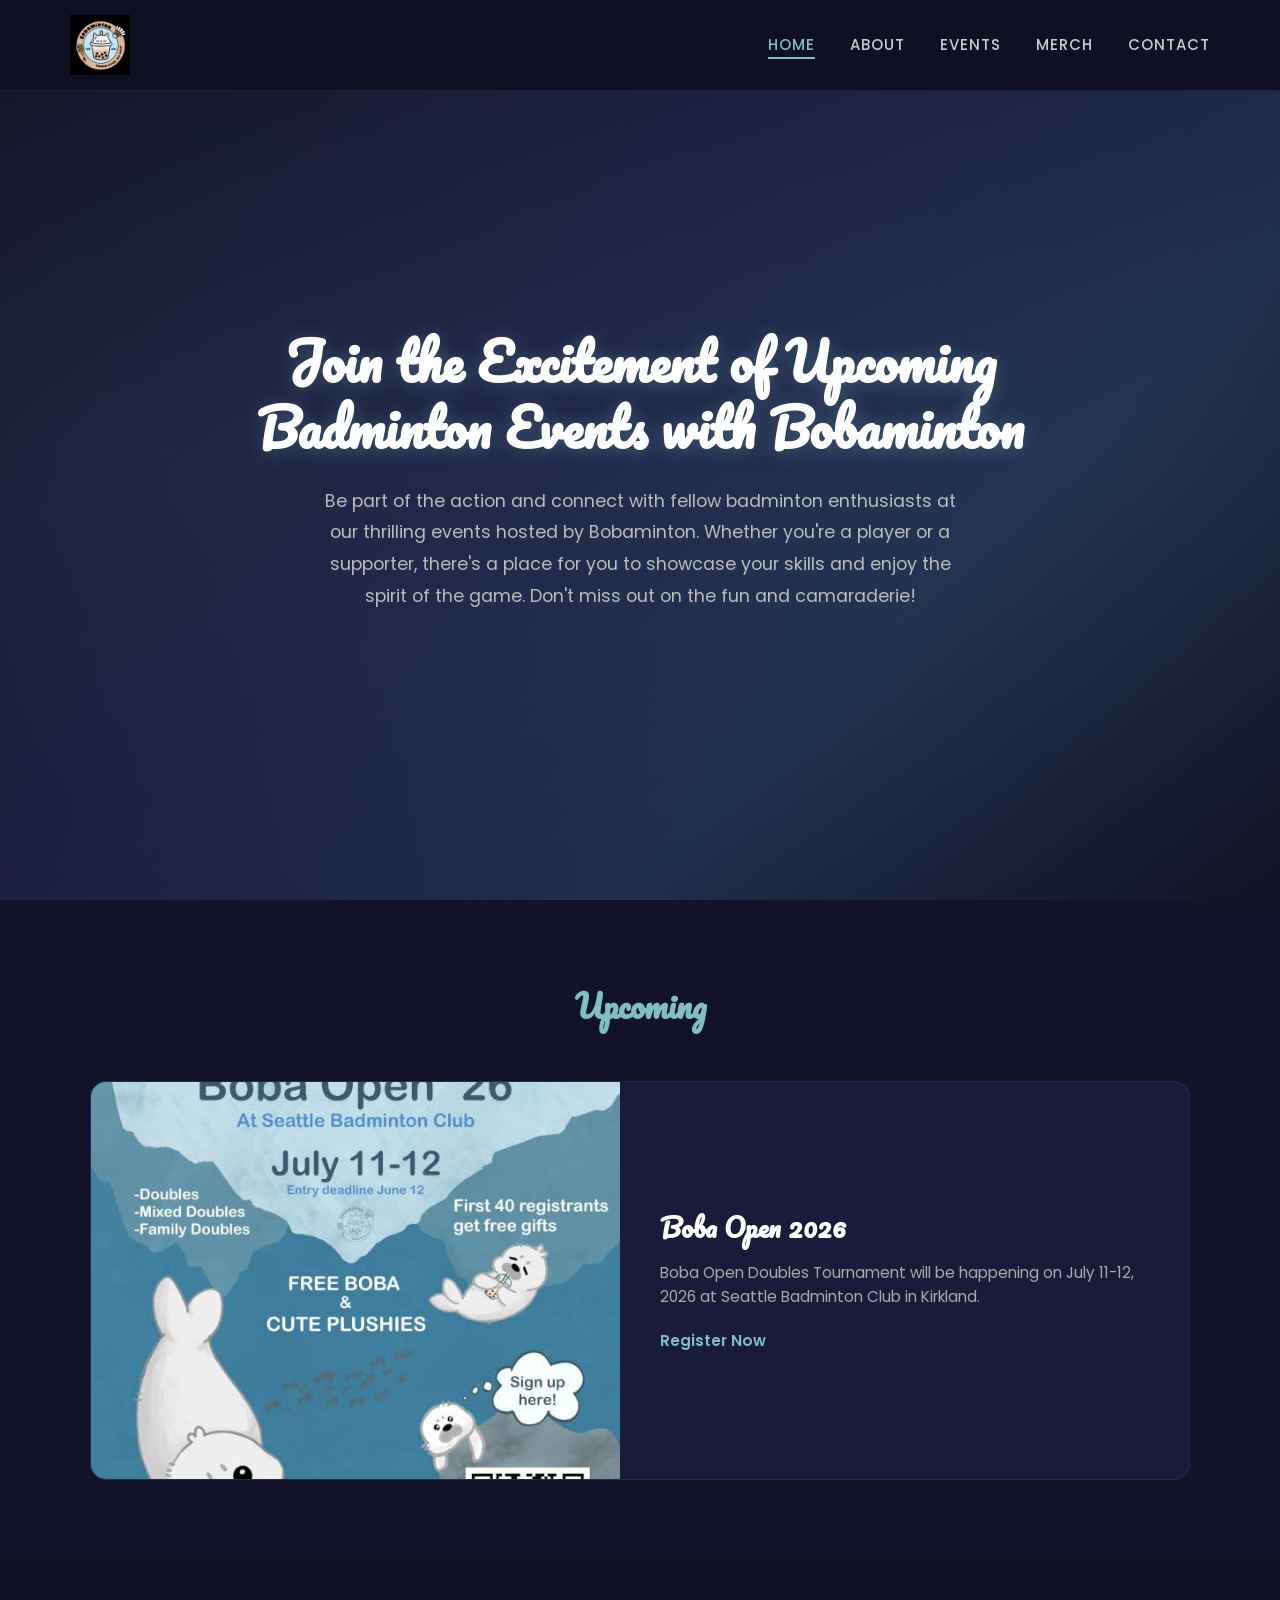
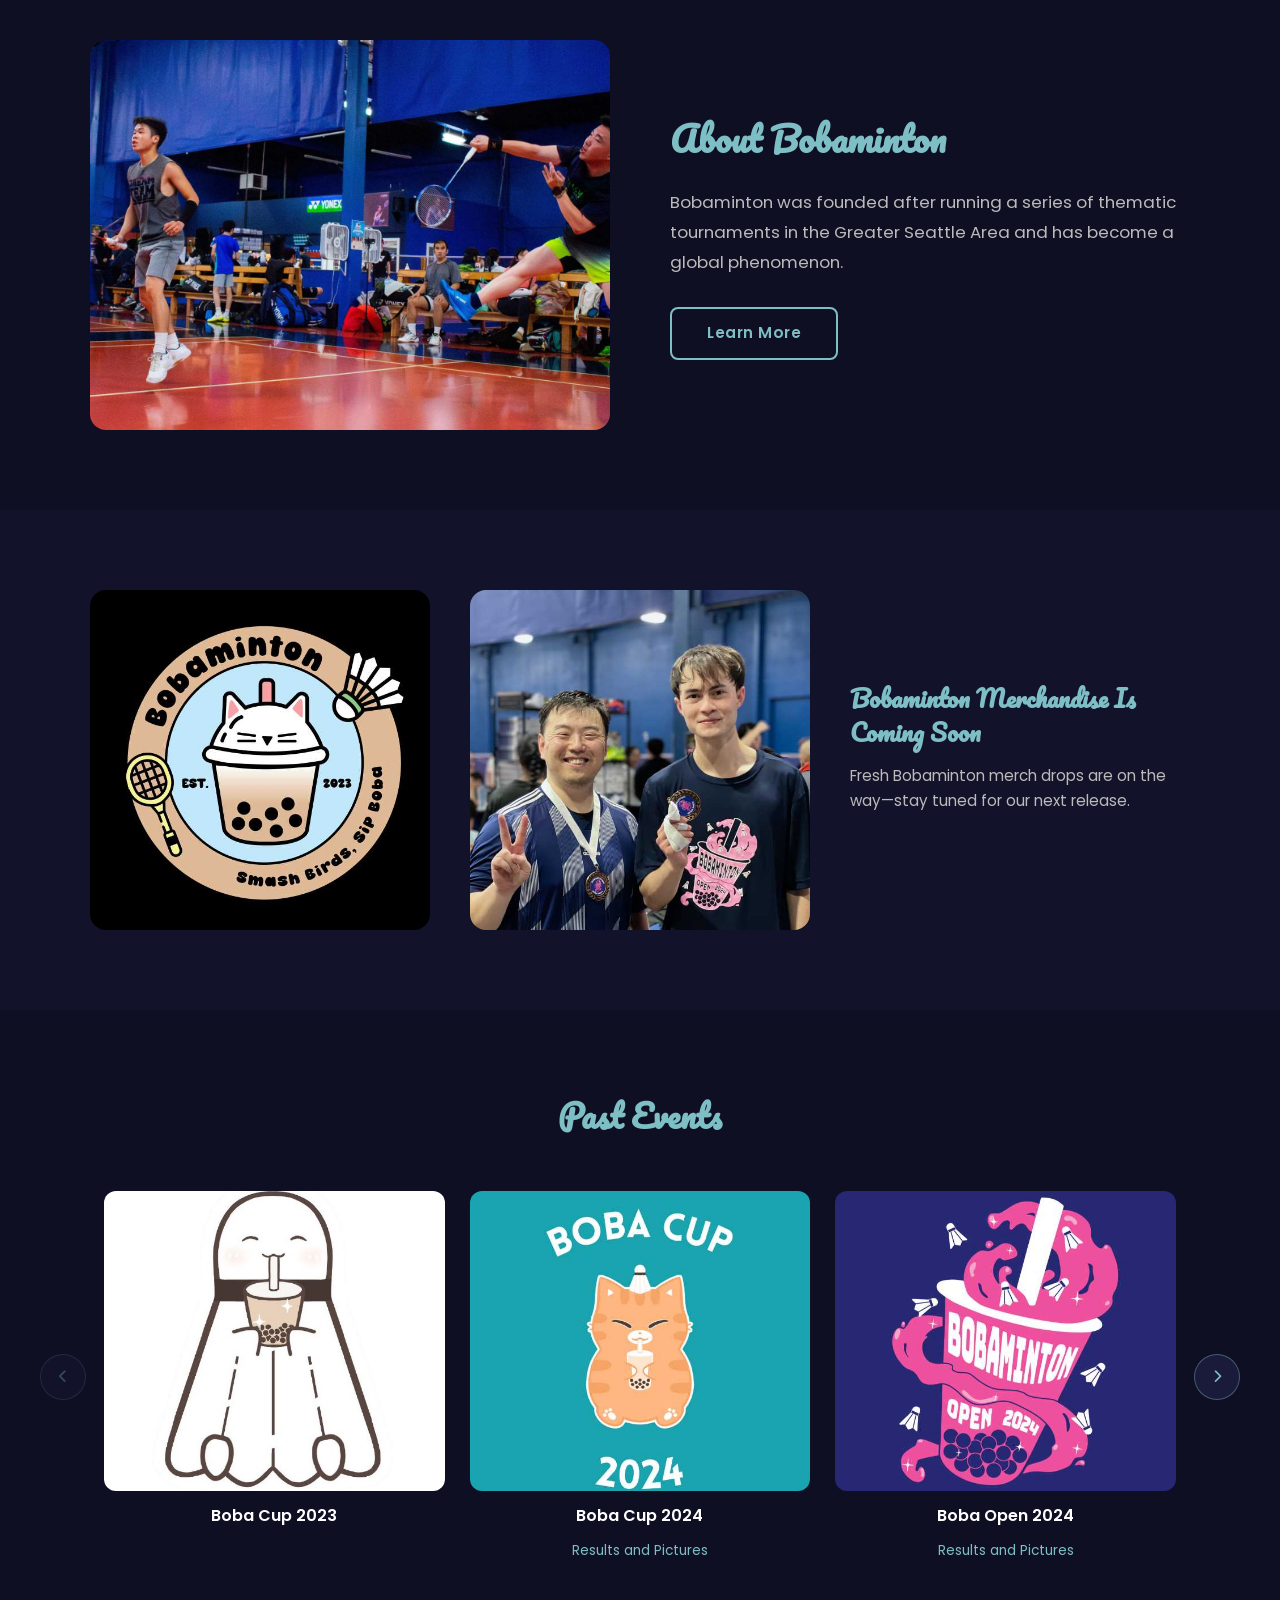
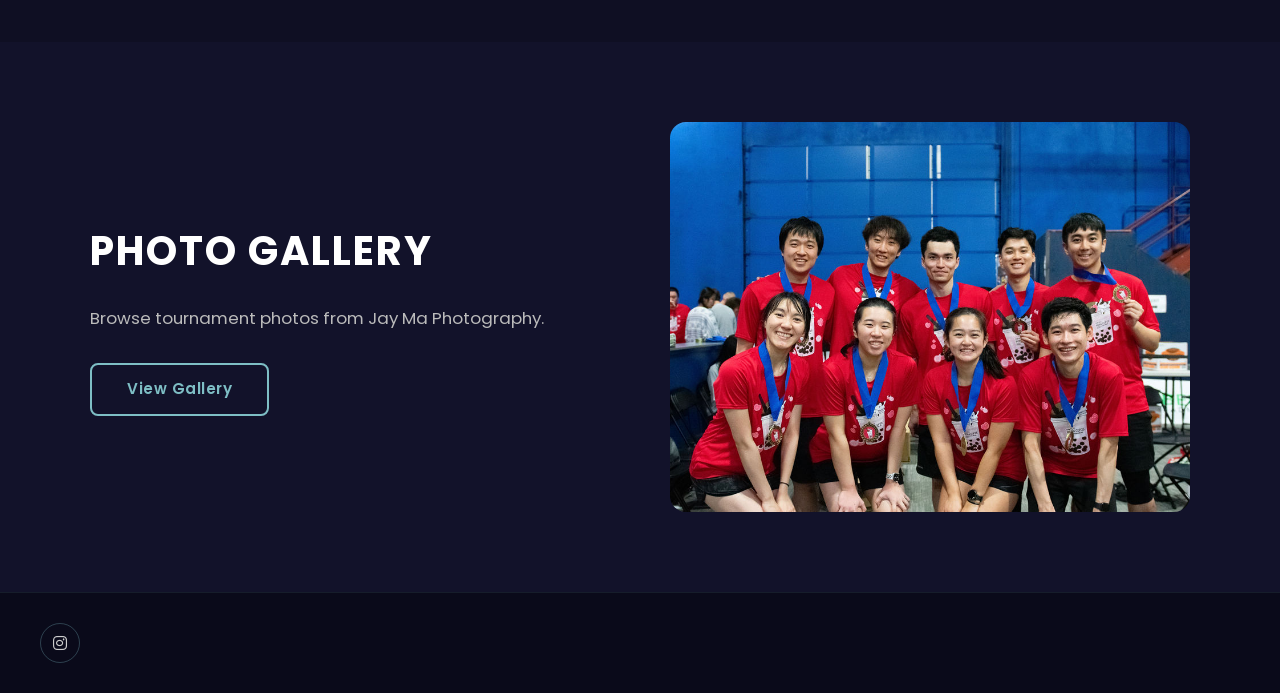
==== index.html @ bf497f24 "Merge pull request #13 from b4db100d/codex/update-upcoming-events-section-layout Redesign Upcoming E" ====
<!DOCTYPE html>
<html lang="en-US">
<head>
  <meta charset="UTF-8">
  <meta name="viewport" content="width=device-width, initial-scale=1.0">
  <title>Bobaminton – Badminton Boba Tournament Events</title>
  <link rel="stylesheet" href="style.css">
  <link rel="preconnect" href="https://fonts.googleapis.com">
  <link rel="preconnect" href="https://fonts.gstatic.com" crossorigin>
  <link href="https://fonts.googleapis.com/css2?family=Pacifico&family=Poppins:wght@300;400;500;600;700&display=swap" rel="stylesheet">
  <link rel="stylesheet" href="https://cdnjs.cloudflare.com/ajax/libs/font-awesome/6.5.1/css/all.min.css">
</head>
<body>

  <!-- Header -->
  <header class="site-header">
    <div class="header-container">
      <div class="logo">
        <img src="images/bobaminton blue 50.jpg" alt="Bobaminton Logo" class="logo-img">
      </div>
      <nav class="main-nav">
        <ul class="nav-menu">
          <li><a href="#home" class="active">Home</a></li>
          <li><a href="#about">About</a></li>
          <li><a href="#events">Events</a></li>
          <li><a href="#merch">Merch</a></li>
          <li><a href="#contact">Contact</a></li>
        </ul>
        <div class="mobile-menu-toggle">
          <span></span>
          <span></span>
          <span></span>
        </div>
      </nav>
    </div>
  </header>

  <!-- Hero Section -->
  <section id="home" class="hero-section">
    <div class="hero-overlay"></div>
    <div class="hero-content">
      <h1 class="hero-title">Join the Excitement of Upcoming Badminton Events with Bobaminton</h1>
      <p class="hero-description">Be part of the action and connect with fellow badminton enthusiasts at our thrilling events hosted by Bobaminton. Whether you're a player or a supporter, there's a place for you to showcase your skills and enjoy the spirit of the game. Don't miss out on the fun and camaraderie!</p>
    </div>
  </section>

  <!-- Upcoming Section -->
  <section id="events" class="upcoming-events-section">
    <h3 class="section-subtitle">Upcoming</h3>
    <div class="upcoming-feature">
      <div class="event-image">
        <img src="images/BobaOpen2026_Flyer_Scaled_600w.jpg" alt="Boba Open 2026 Flyer">
      </div>
      <div class="upcoming-feature-content">
        <h2 class="event-title">Boba Open 2026</h2>
        <p class="event-description">Boba Open Doubles Tournament will be happening on July 11-12, 2026 at Seattle Badminton Club in Kirkland.</p>
        <a href="https://www.tournamentsoftware.com/tournament/5677E6DA-60E5-4D6E-B9A8-C78E3255831F" class="event-link">Register Now</a>
      </div>
    </div>
  </section>

  <!-- About Section -->
  <section id="about" class="about-section">
    <div class="about-grid">
      <div class="about-image">
        <img src="images/cropped%20cover%20resized%2050.jpg" alt="Bobaminton Players">
      </div>
      <div class="about-content">
        <h2>About Bobaminton</h2>
        <p>Bobaminton was founded after running a series of thematic tournaments in the Greater Seattle Area and has become a global phenomenon.</p>
        <a href="#" class="btn btn-outline">Learn More</a>
      </div>
    </div>
  </section>

  <!-- Merchandise Section -->
  <section id="merch" class="merch-section">
    <div class="merch-grid">
      <div class="merch-image">
        <img src="images/bobaminton%20blue%2050.jpg" alt="Bobaminton Merchandise">
      </div>
      <div class="merch-image">
        <img src="images/winners-square-original.jpg" alt="Bobaminton 2024 Winners">
      </div>
      <div class="merch-content">
        <h3>Bobaminton Merchandise Is Coming Soon</h3>
        <p>Fresh Bobaminton merch drops are on the way—stay tuned for our next release.</p>
      </div>
    </div>
  </section>

  <!-- Past Events Section -->
  <section class="past-events-section">
    <h3 class="section-subtitle">Past Events</h3>
    <div class="past-events-carousel" aria-label="Past events carousel">
      <button class="carousel-arrow carousel-arrow-left" aria-label="Previous past events">
        <i class="fas fa-chevron-left"></i>
      </button>
      <div class="past-events-viewport">
        <div class="past-events-track">
          <div class="past-event-card">
            <div class="past-event-image">
              <img src="images/boba%20cup%2023.JPG" alt="Boba Cup 2023">
            </div>
            <h5>Boba Cup 2023</h5>
          </div>
          <div class="past-event-card">
            <div class="past-event-image">
              <img src="images/boba%20cup%2024%2050.jpg" alt="Boba Cup 2024">
            </div>
            <h5>Boba Cup 2024</h5>
            <a href="#" class="past-event-link">Results and Pictures</a>
          </div>
          <div class="past-event-card">
            <div class="past-event-image">
              <img src="images/boba%20open%2024%2050.jpg" alt="Boba Open 2024">
            </div>
            <h5>Boba Open 2024</h5>
            <a href="#" class="past-event-link">Results and Pictures</a>
          </div>
          <div class="past-event-card">
            <div class="past-event-image">
              <img src="images/boba%20cup%2025%2050.jpg" alt="Boba Cup 2025">
            </div>
            <h5>Boba Cup 2025</h5>
          </div>
          <div class="past-event-card">
            <div class="past-event-image">
              <img src="images/boba%20open%2025-50.jpg" alt="Boba Open 2025">
            </div>
            <h5>Boba Open 2025</h5>
          </div>
          <div class="past-event-card">
            <div class="past-event-image">
              <img src="images/BobaCup2026Logo_300.jpg" alt="Boba Cup 2026">
            </div>
            <h5>Boba Cup 2026</h5>
          </div>
        </div>
      </div>
      <button class="carousel-arrow carousel-arrow-right" aria-label="Next past events">
        <i class="fas fa-chevron-right"></i>
      </button>
    </div>
  </section>

  <!-- Photo Gallery Section -->
  <section class="all-events-section">
    <div class="all-events-grid">
      <div class="all-events-content">
        <h2>PHOTO GALLERY</h2>
        <p>Browse tournament photos from Jay Ma Photography.</p>
        <a href="https://jaymaphotography.pixieset.com/" class="btn btn-outline">View Gallery</a>
      </div>
      <div class="all-events-image">
        <img src="images/BobaCup2025Teams00004.jpg" alt="Boba Cup 2025 Teams">
      </div>
    </div>
  </section>

  <!-- Footer -->
  <footer id="contact" class="site-footer">
    <div class="footer-bottom">
      <div class="footer-container">
        <div class="footer-social">
          <a href="https://instagram.com/boba_minton" class="social-icon" aria-label="Instagram"><i class="fab fa-instagram"></i></a>
        </div>
      </div>
    </div>
  </footer>

  <script src="script.js"></script>
</body>
</html>
---- style.css ----
/* ============================================
   Bobaminton – Static Site Clone
   Color Palette (from original):
     - Background dark: #1a1a2e / #16213e / #0f0f23
     - Accent teal: #7EBEC5
     - Text light: #ffffff
     - Text muted: #cccccc / #aaaaaa
     - Card bg: #1e1e3a / #232342
   Fonts:
     - Headings: 'Pacifico' (similar to original 'Super Caramel')
     - Body: 'Poppins', sans-serif
   ============================================ */

/* === Reset & Base === */
*, *::before, *::after {
  margin: 0;
  padding: 0;
  box-sizing: border-box;
}

html {
  scroll-behavior: smooth;
}

body {
  font-family: 'Poppins', sans-serif;
  background-color: #0f0f23;
  color: #ffffff;
  line-height: 1.6;
  overflow-x: hidden;
}

a {
  text-decoration: none;
  color: inherit;
}

ul {
  list-style: none;
}

img {
  max-width: 100%;
  height: auto;
  display: block;
}

/* === Header === */
.site-header {
  position: fixed;
  top: 0;
  left: 0;
  right: 0;
  z-index: 1000;
  background: rgba(15, 15, 35, 0.95);
  backdrop-filter: blur(10px);
  border-bottom: 1px solid rgba(126, 190, 197, 0.1);
}

.header-container {
  max-width: 1200px;
  margin: 0 auto;
  padding: 15px 30px;
  display: flex;
  align-items: center;
  justify-content: space-between;
}

.logo-img {
  height: 60px;
  width: auto;
}

.nav-menu {
  display: flex;
  gap: 35px;
  align-items: center;
}

.nav-menu a {
  font-size: 15px;
  font-weight: 500;
  letter-spacing: 1px;
  text-transform: uppercase;
  color: #cccccc;
  transition: color 0.3s ease;
  position: relative;
}

.nav-menu a::after {
  content: '';
  position: absolute;
  bottom: -4px;
  left: 0;
  width: 0;
  height: 2px;
  background: #7EBEC5;
  transition: width 0.3s ease;
}

.nav-menu a:hover,
.nav-menu a.active {
  color: #7EBEC5;
}

.nav-menu a:hover::after,
.nav-menu a.active::after {
  width: 100%;
}

/* Mobile menu toggle */
.mobile-menu-toggle {
  display: none;
  flex-direction: column;
  gap: 5px;
  cursor: pointer;
  padding: 5px;
}

.mobile-menu-toggle span {
  width: 28px;
  height: 3px;
  background: #ffffff;
  border-radius: 2px;
  transition: all 0.3s ease;
}

.mobile-menu-toggle.active span:nth-child(1) {
  transform: rotate(45deg) translate(5px, 6px);
}

.mobile-menu-toggle.active span:nth-child(2) {
  opacity: 0;
}

.mobile-menu-toggle.active span:nth-child(3) {
  transform: rotate(-45deg) translate(5px, -6px);
}

/* === Hero Section === */
.hero-section {
  position: relative;
  min-height: 100vh;
  display: flex;
  align-items: center;
  justify-content: center;
  text-align: center;
  padding: 120px 30px 80px;
  background: linear-gradient(135deg, #0f0f23 0%, #1a1a3e 40%, #1e2a4a 70%, #0f0f23 100%);
  overflow: hidden;
}

.hero-section::before {
  content: '';
  position: absolute;
  top: -50%;
  left: -50%;
  width: 200%;
  height: 200%;
  background: radial-gradient(ellipse at 30% 50%, rgba(126, 190, 197, 0.08) 0%, transparent 50%),
              radial-gradient(ellipse at 70% 50%, rgba(126, 190, 197, 0.05) 0%, transparent 50%);
  animation: heroGlow 8s ease-in-out infinite alternate;
}

@keyframes heroGlow {
  0% { transform: translate(0, 0); }
  100% { transform: translate(-2%, 2%); }
}

.hero-content {
  position: relative;
  max-width: 800px;
  z-index: 2;
}

.hero-title {
  font-family: 'Pacifico', cursive;
  font-size: clamp(2rem, 5vw, 3.2rem);
  line-height: 1.3;
  margin-bottom: 25px;
  color: #ffffff;
  text-shadow: 0 2px 20px rgba(126, 190, 197, 0.3);
}

.hero-description {
  font-size: clamp(0.95rem, 2vw, 1.1rem);
  color: #bbbbbb;
  line-height: 1.8;
  max-width: 650px;
  margin: 0 auto;
}

/* === Section Shared Styles === */
.section-subtitle {
  text-align: center;
  font-family: 'Pacifico', cursive;
  font-size: 2rem;
  color: #7EBEC5;
  margin-bottom: 50px;
}

/* === Upcoming Events === */
.upcoming-events-section {
  padding: 80px 30px;
  background: #12122a;
}

.upcoming-feature {
  max-width: 1100px;
  margin: 0 auto;
  display: grid;
  grid-template-columns: 1fr 1fr;
  gap: 40px;
  align-items: center;
  background: #1a1a3a;
  border-radius: 16px;
  overflow: hidden;
  transition: transform 0.3s ease, box-shadow 0.3s ease;
  border: 1px solid rgba(126, 190, 197, 0.1);
}

.upcoming-feature:hover {
  transform: translateY(-5px);
  box-shadow: 0 10px 40px rgba(126, 190, 197, 0.15);
}

.event-image {
  width: 100%;
  aspect-ratio: 4/3;
  overflow: hidden;
  background: #232350;
}

.event-image img {
  width: 100%;
  height: 100%;
  object-fit: cover;
  transition: transform 0.4s ease;
}

.upcoming-feature:hover .event-image img {
  transform: scale(1.05);
}

.upcoming-feature-content {
  padding: 20px 25px 20px 0;
}

.event-title {
  font-family: 'Pacifico', cursive;
  font-size: 1.6rem;
  text-align: left;
  padding: 0 0 12px;
  color: #ffffff;
}

.event-description {
  padding: 0 0 18px;
  text-align: left;
  color: #aaaaaa;
  font-size: 0.95rem;
}

.event-link {
  display: inline-block;
  text-align: left;
  padding: 0;
  color: #7EBEC5;
  font-weight: 600;
  font-size: 0.95rem;
  transition: color 0.3s ease;
}

.event-link:hover {
  color: #a8dce2;
}

.event-link-text {
  display: block;
  text-align: center;
  padding: 15px 25px 25px;
  color: #888888;
  font-style: italic;
  font-size: 0.9rem;
}

/* === About Section === */
.about-section {
  padding: 80px 30px;
  background: #0f0f23;
}

.about-grid {
  max-width: 1100px;
  margin: 0 auto;
  display: grid;
  grid-template-columns: 1fr 1fr;
  gap: 60px;
  align-items: center;
}

.about-image {
  border-radius: 16px;
  overflow: hidden;
  aspect-ratio: 4/3;
  background: #232350;
}

.about-image img {
  width: 100%;
  height: 100%;
  object-fit: cover;
}

.about-content h2 {
  font-family: 'Pacifico', cursive;
  font-size: 2.2rem;
  color: #7EBEC5;
  margin-bottom: 20px;
}

.about-content p {
  color: #bbbbbb;
  font-size: 1.05rem;
  line-height: 1.8;
  margin-bottom: 30px;
}

/* === Buttons === */
.btn {
  display: inline-block;
  padding: 12px 35px;
  font-size: 0.95rem;
  font-weight: 600;
  border-radius: 8px;
  transition: all 0.3s ease;
  cursor: pointer;
  letter-spacing: 0.5px;
}

.btn-outline {
  border: 2px solid #7EBEC5;
  color: #7EBEC5;
  background: transparent;
}

.btn-outline:hover {
  background: #7EBEC5;
  color: #0f0f23;
  box-shadow: 0 4px 20px rgba(126, 190, 197, 0.3);
}

/* === Merchandise Section === */
.merch-section {
  padding: 80px 30px;
  background: #12122a;
}

.merch-grid {
  max-width: 1100px;
  margin: 0 auto;
  display: grid;
  grid-template-columns: repeat(3, 1fr);
  gap: 40px;
  align-items: center;
}

.merch-image {
  border-radius: 16px;
  overflow: hidden;
  aspect-ratio: 1;
  background: #232350;
}

.merch-image img {
  width: 100%;
  height: 100%;
  object-fit: cover;
}

.merch-content h3 {
  font-family: 'Pacifico', cursive;
  font-size: 1.5rem;
  color: #7EBEC5;
  margin-bottom: 15px;
  line-height: 1.4;
}

.merch-content p {
  color: #bbbbbb;
  font-size: 0.95rem;
  margin-bottom: 25px;
}

/* === Past Events Section === */
.past-events-section {
  padding: 80px 30px;
  background: #0f0f23;
}

.past-events-carousel {
  max-width: 1200px;
  margin: 0 auto;
  display: flex;
  align-items: center;
  gap: 18px;
}

.past-events-viewport {
  overflow: hidden;
  flex: 1;
}

.past-events-track {
  display: flex;
  gap: 25px;
  transition: transform 0.4s ease;
  will-change: transform;
}

.past-event-card {
  text-align: center;
  transition: transform 0.3s ease;
  flex: 0 0 calc((100% - 50px) / 3);
  min-width: 0;
}

.past-event-card:hover {
  transform: translateY(-5px);
}

.past-event-image {
  border-radius: 12px;
  overflow: hidden;
  height: min(26vw, 300px);
  max-height: 300px;
  margin-bottom: 12px;
  background: #232350;
}

.past-event-image img {
  width: 100%;
  height: 100%;
  object-fit: cover;
  transition: transform 0.4s ease;
}

.past-event-card:hover .past-event-image img {
  transform: scale(1.05);
}

.past-event-card h5 {
  font-size: 1rem;
  font-weight: 600;
  color: #ffffff;
  margin-bottom: 8px;
}

.past-event-link {
  font-size: 0.85rem;
  color: #7EBEC5;
  transition: color 0.3s ease;
}

.past-event-link:hover {
  color: #a8dce2;
}


.carousel-arrow {
  width: 46px;
  height: 46px;
  border: 1px solid rgba(126, 190, 197, 0.4);
  border-radius: 50%;
  background: #1a1a3a;
  color: #7EBEC5;
  display: flex;
  align-items: center;
  justify-content: center;
  cursor: pointer;
  transition: all 0.3s ease;
}

.carousel-arrow:hover:not(:disabled) {
  background: #7EBEC5;
  color: #0f0f23;
}

.carousel-arrow:disabled {
  opacity: 0.35;
  cursor: not-allowed;
}


/* === All Events CTA Section === */
.all-events-section {
  padding: 80px 30px;
  background: #12122a;
}

.all-events-grid {
  max-width: 1100px;
  margin: 0 auto;
  display: grid;
  grid-template-columns: 1fr 1fr;
  gap: 60px;
  align-items: center;
}

.all-events-content h2 {
  font-family: 'Poppins', sans-serif;
  font-size: 2.5rem;
  font-weight: 700;
  color: #ffffff;
  margin-bottom: 20px;
  letter-spacing: 2px;
}

.all-events-content p {
  color: #bbbbbb;
  font-size: 1.05rem;
  line-height: 1.8;
  margin-bottom: 30px;
}

.all-events-image {
  border-radius: 16px;
  overflow: hidden;
  aspect-ratio: 4/3;
  background: #232350;
}

.all-events-image img {
  width: 100%;
  height: 100%;
  object-fit: cover;
}

/* === Footer === */
.site-footer {
  background: #0a0a1a;
  border-top: 1px solid rgba(126, 190, 197, 0.1);
}

.footer-bottom {
  padding: 30px 30px;
}

.footer-container {
  max-width: 1200px;
  margin: 0 auto;
  display: flex;
  align-items: center;
  justify-content: space-between;
}

.footer-info {
  color: #888888;
  font-size: 0.9rem;
}

.footer-social {
  display: flex;
  gap: 20px;
}

.social-icon {
  width: 40px;
  height: 40px;
  border-radius: 50%;
  display: flex;
  align-items: center;
  justify-content: center;
  color: #cccccc;
  border: 1px solid rgba(126, 190, 197, 0.3);
  transition: all 0.3s ease;
  font-size: 1rem;
}

.social-icon:hover {
  color: #7EBEC5;
  border-color: #7EBEC5;
  background: rgba(126, 190, 197, 0.1);
}

/* === Placeholder images (when real images are missing) === */
.event-image img[src$=".jpg"],
.event-image img[src$=".png"],
.about-image img,
.merch-image img,
.past-event-image img,
.all-events-image img {
  background: linear-gradient(135deg, #232350 0%, #1a1a3a 100%);
  min-height: 100px;
}

/* === Responsive === */
@media (max-width: 1024px) {
  .past-event-card {
    flex-basis: calc((100% - 25px) / 2);
  }

  .past-event-image {
    height: min(38vw, 300px);
  }
}

@media (max-width: 768px) {
  .nav-menu {
    display: none;
    position: absolute;
    top: 100%;
    left: 0;
    right: 0;
    background: rgba(15, 15, 35, 0.98);
    flex-direction: column;
    padding: 20px 30px;
    gap: 15px;
    border-bottom: 1px solid rgba(126, 190, 197, 0.1);
  }

  .nav-menu.open {
    display: flex;
  }

  .mobile-menu-toggle {
    display: flex;
  }

  .upcoming-feature {
    grid-template-columns: 1fr;
    gap: 0;
  }

  .upcoming-feature-content {
    padding: 20px 20px 24px;
  }

  .about-grid {
    grid-template-columns: 1fr;
    gap: 30px;
  }

  .merch-grid {
    grid-template-columns: 1fr;
    gap: 30px;
  }

  .past-events-carousel {
    gap: 12px;
  }

  .past-events-track {
    gap: 20px;
  }

  .past-event-card {
    flex-basis: 100%;
  }

  .past-event-image {
    height: min(70vw, 300px);
  }

  .carousel-arrow {
    width: 40px;
    height: 40px;
  }

  .all-events-grid {
    grid-template-columns: 1fr;
    gap: 30px;
  }

  .footer-container {
    flex-direction: column;
    gap: 15px;
    text-align: center;
  }

  .hero-section {
    min-height: 80vh;
    padding: 100px 20px 60px;
  }
}

@media (max-width: 480px) {
  .header-container {
    padding: 12px 20px;
  }

  .logo-img {
    height: 45px;
  }
}
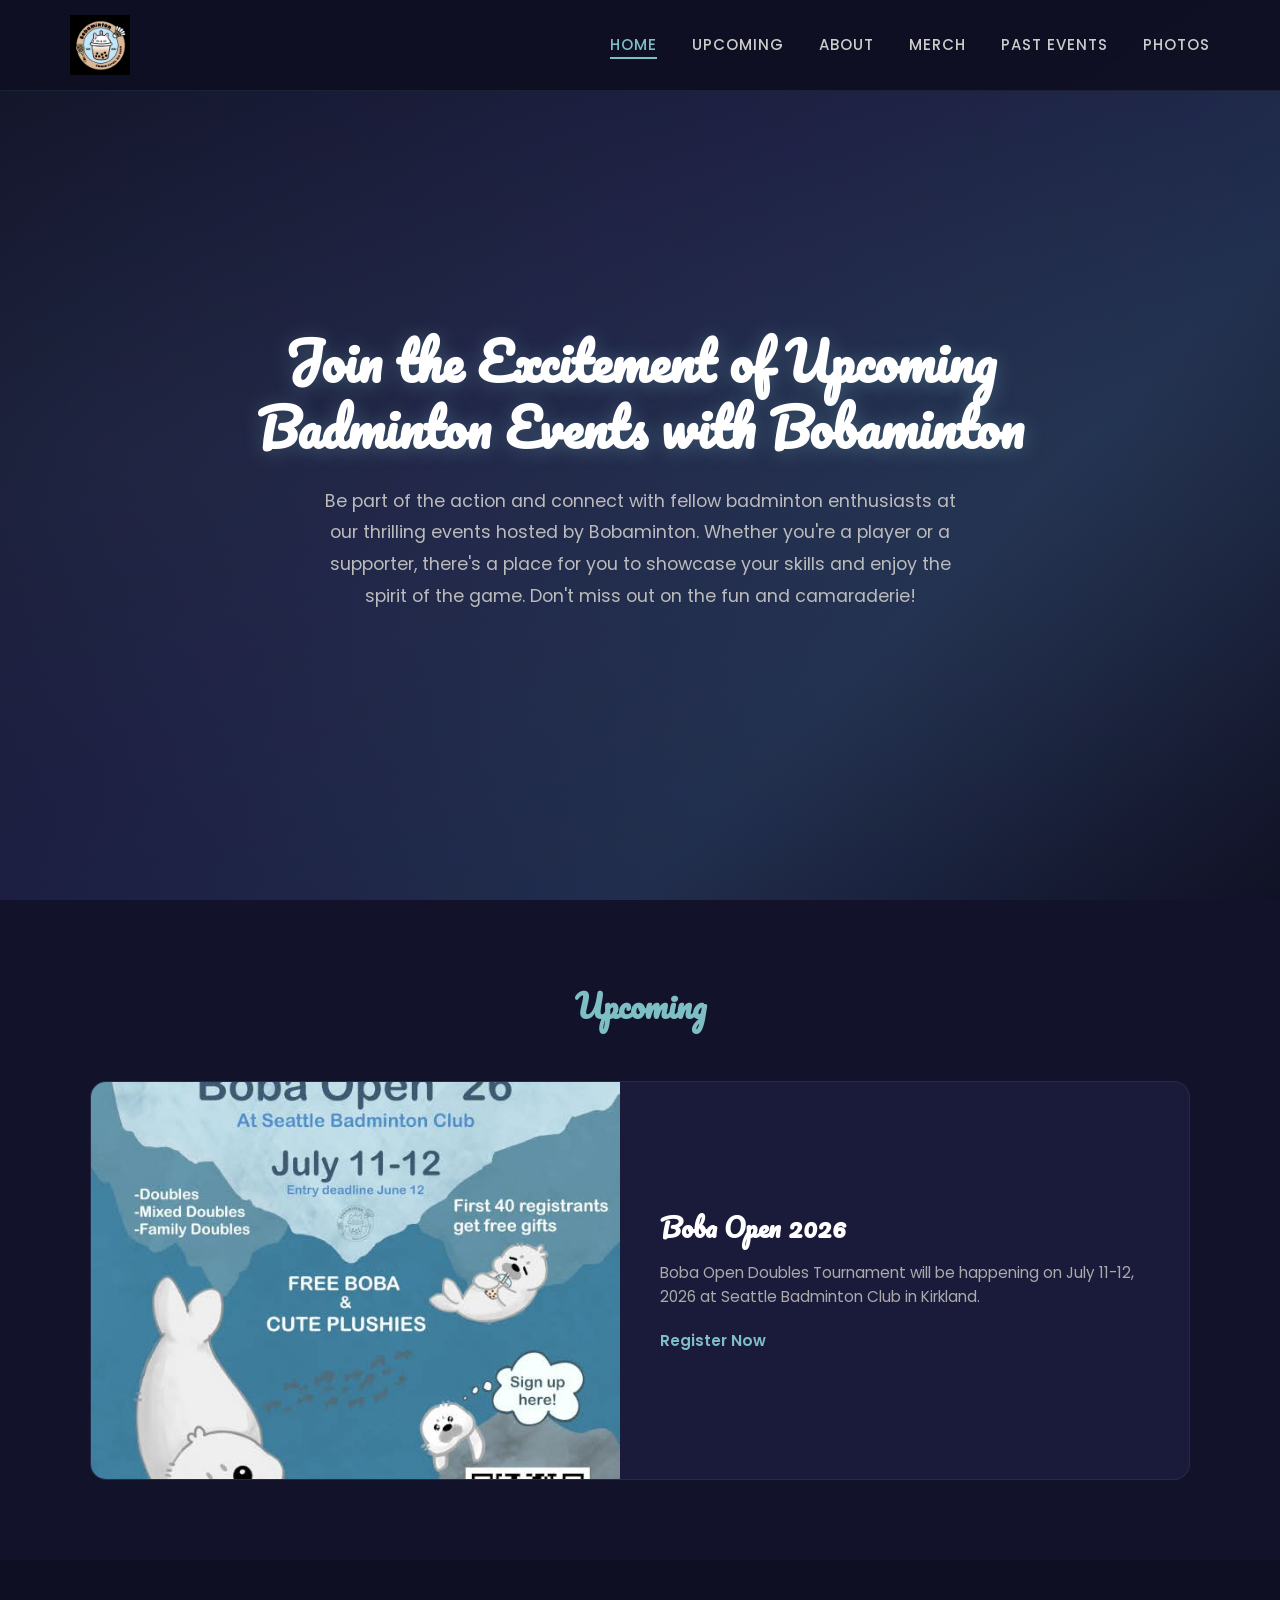
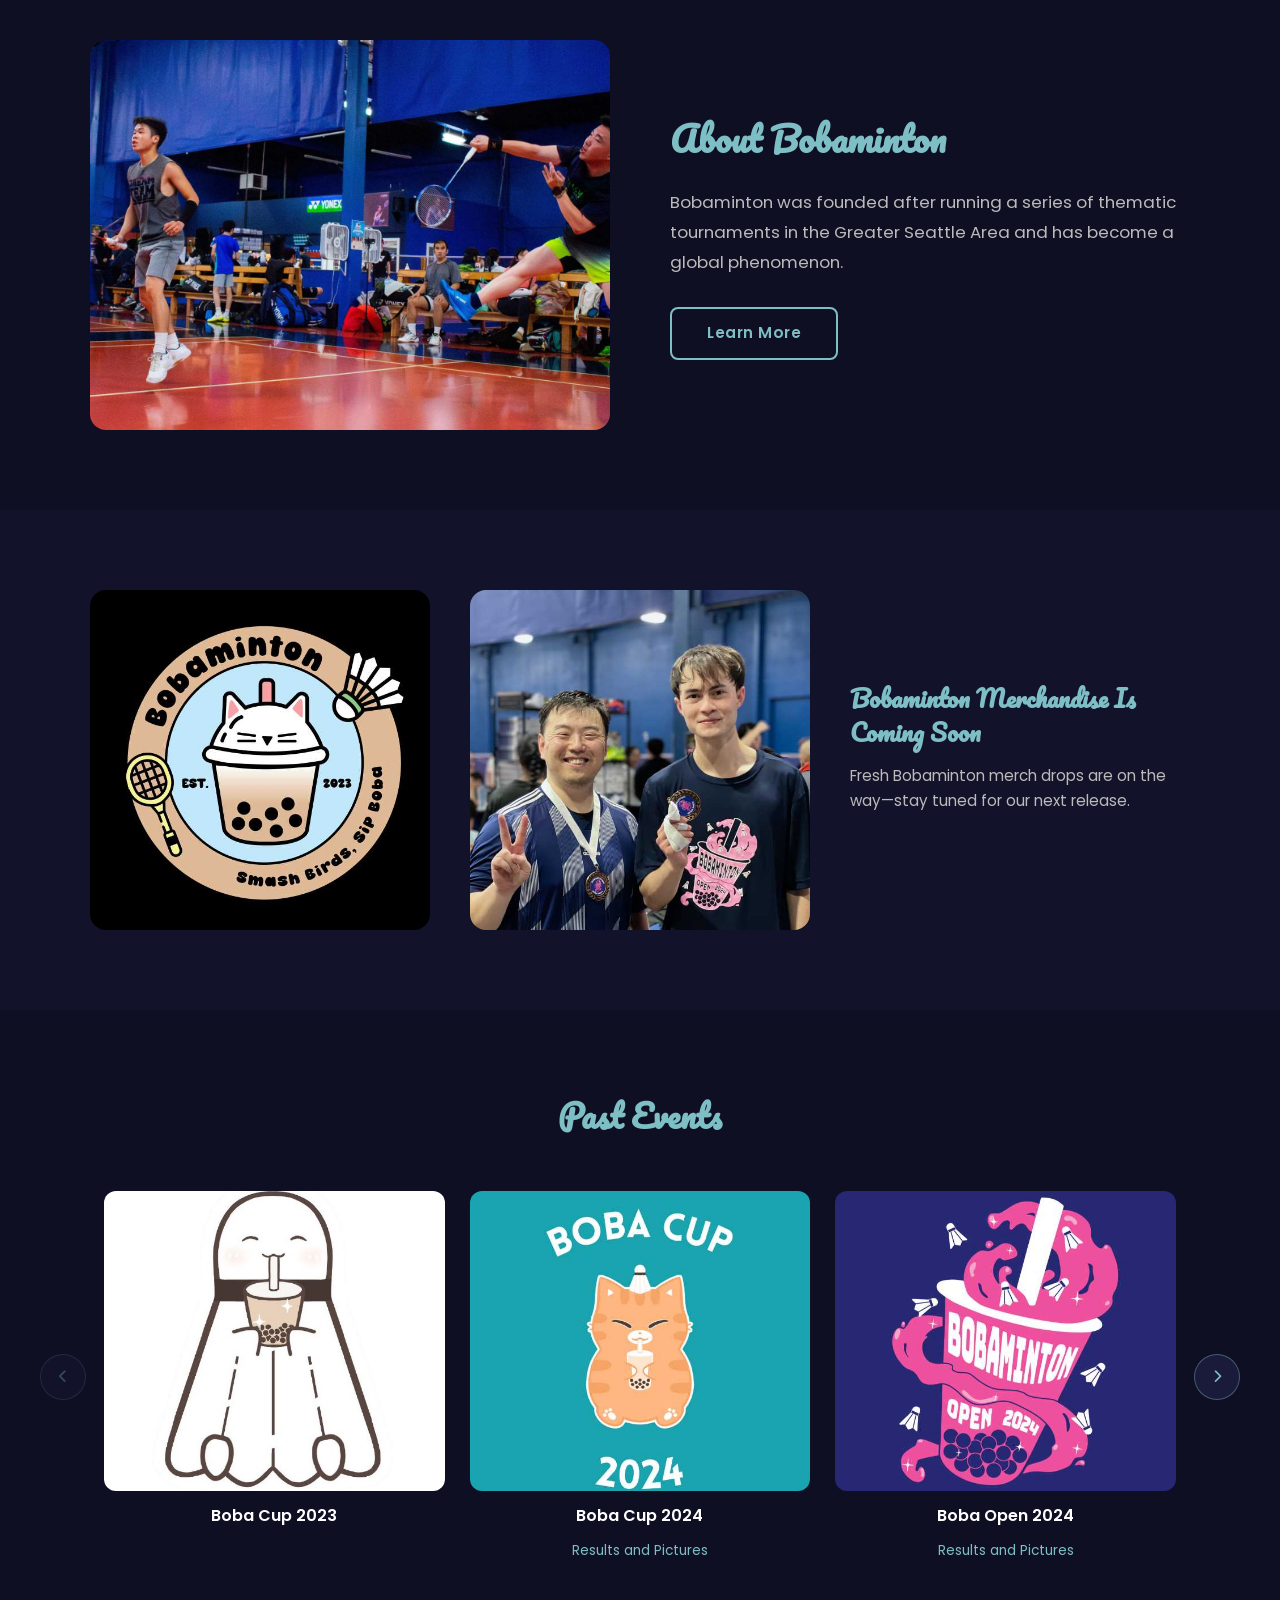
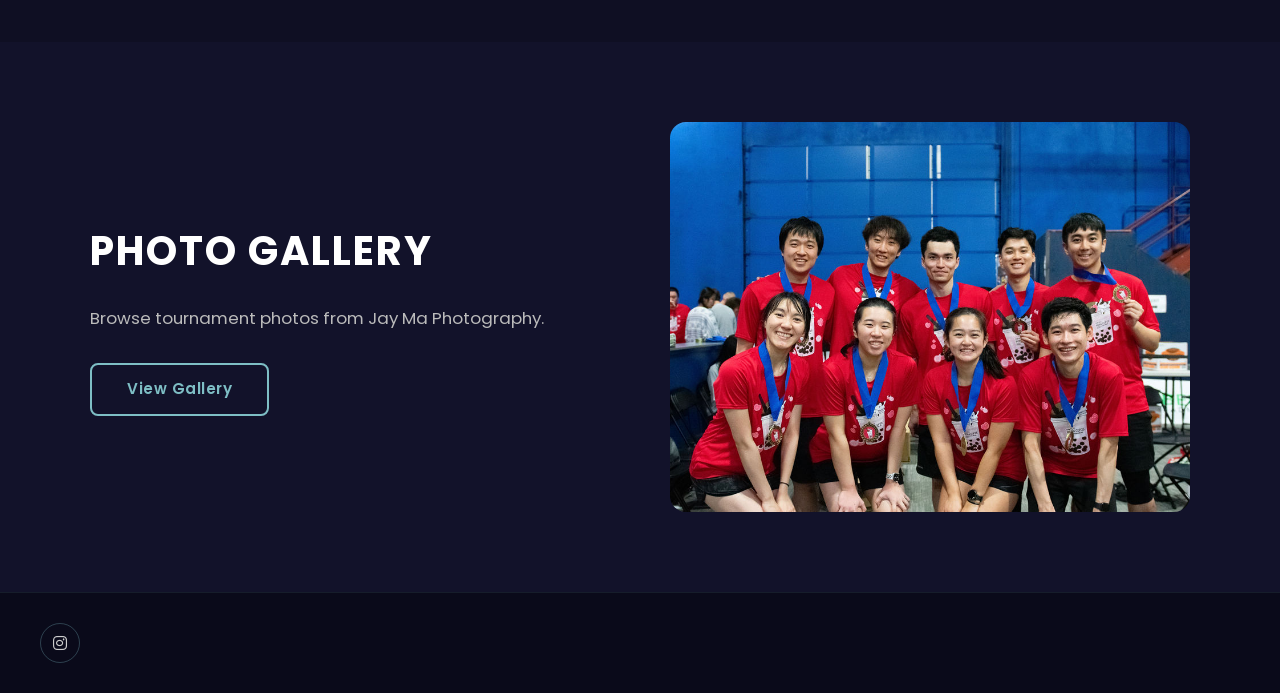
==== commit cbc76a9f: "Update navbar labels and order" ====
--- a/index.html
+++ b/index.html
@@ -21,10 +21,11 @@
       <nav class="main-nav">
         <ul class="nav-menu">
           <li><a href="#home" class="active">Home</a></li>
+          <li><a href="#events">Upcoming</a></li>
           <li><a href="#about">About</a></li>
-          <li><a href="#events">Events</a></li>
           <li><a href="#merch">Merch</a></li>
-          <li><a href="#contact">Contact</a></li>
+          <li><a href="#past-events">Past Events</a></li>
+          <li><a href="#photos">Photos</a></li>
         </ul>
         <div class="mobile-menu-toggle">
           <span></span>
@@ -90,7 +91,7 @@
   </section>
 
   <!-- Past Events Section -->
-  <section class="past-events-section">
+  <section id="past-events" class="past-events-section">
     <h3 class="section-subtitle">Past Events</h3>
     <div class="past-events-carousel" aria-label="Past events carousel">
       <button class="carousel-arrow carousel-arrow-left" aria-label="Previous past events">
@@ -145,7 +146,7 @@
   </section>
 
   <!-- Photo Gallery Section -->
-  <section class="all-events-section">
+  <section id="photos" class="all-events-section">
     <div class="all-events-grid">
       <div class="all-events-content">
         <h2>PHOTO GALLERY</h2>
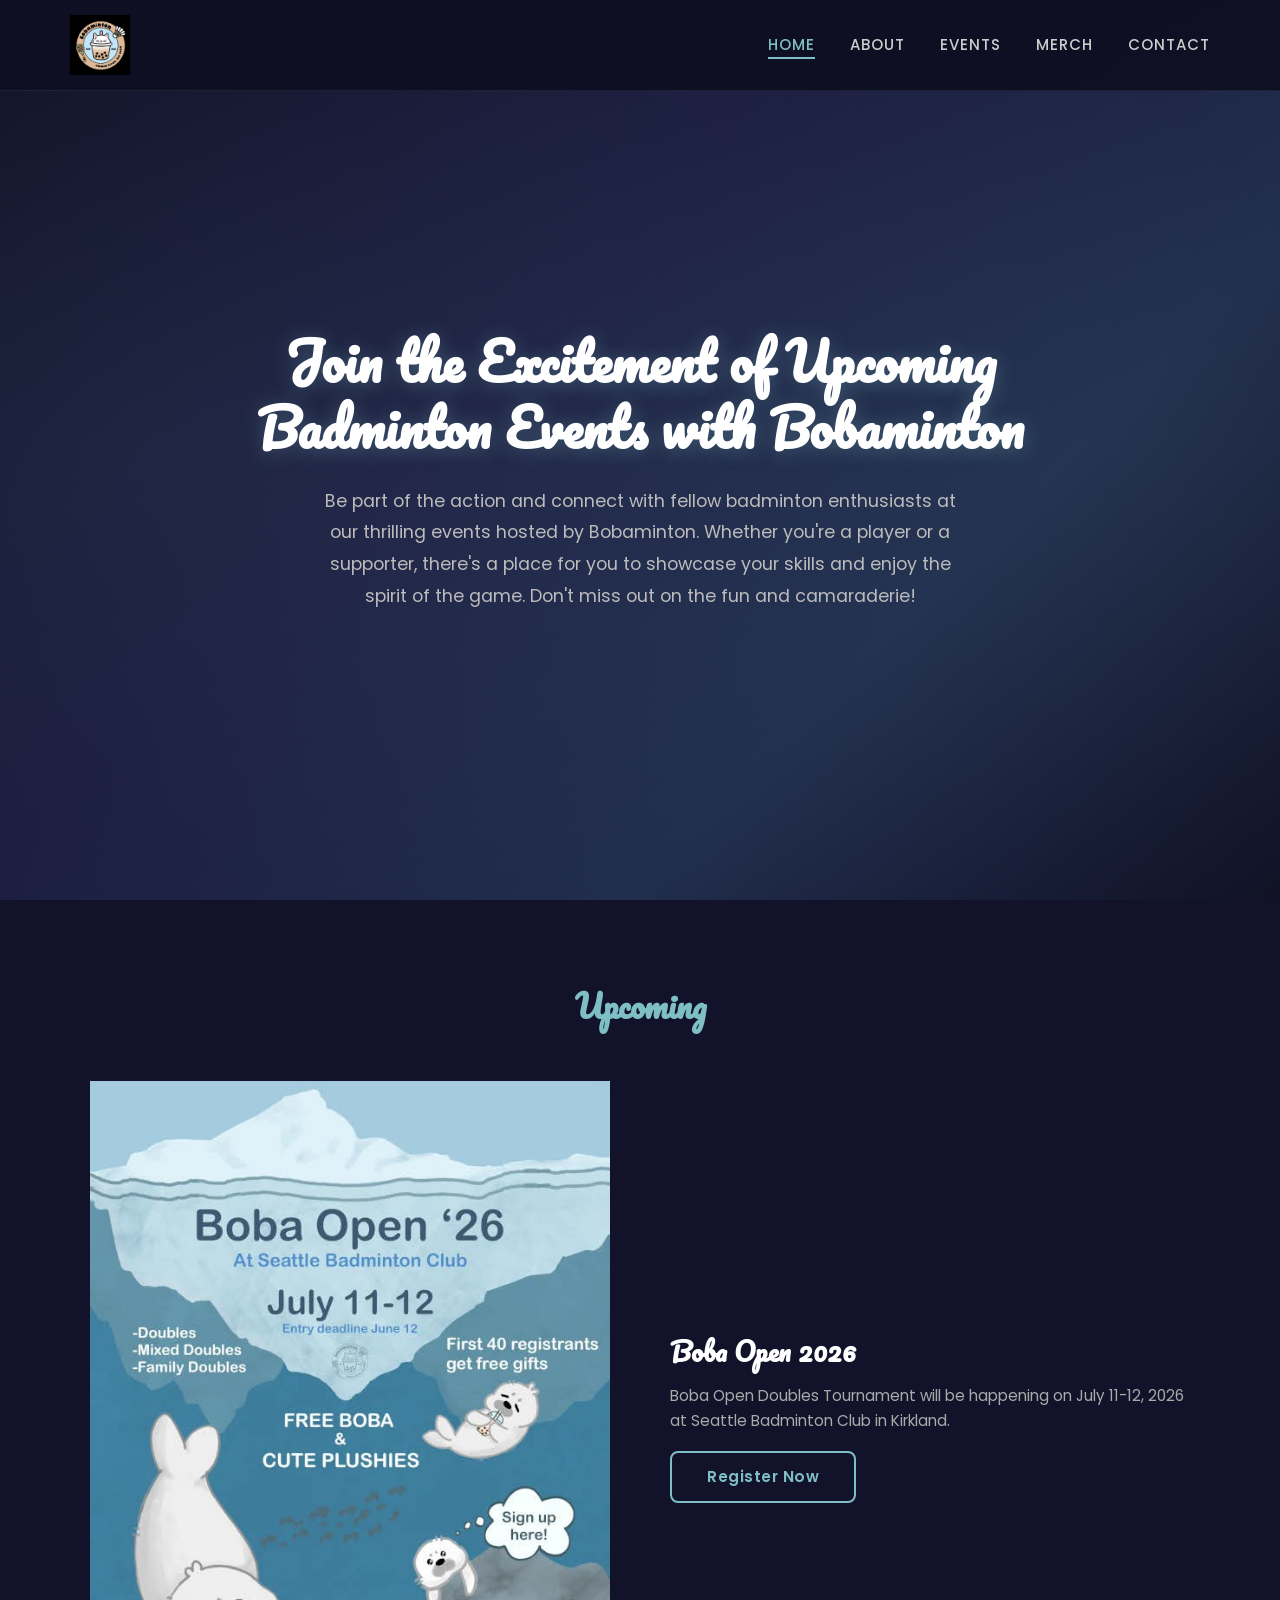
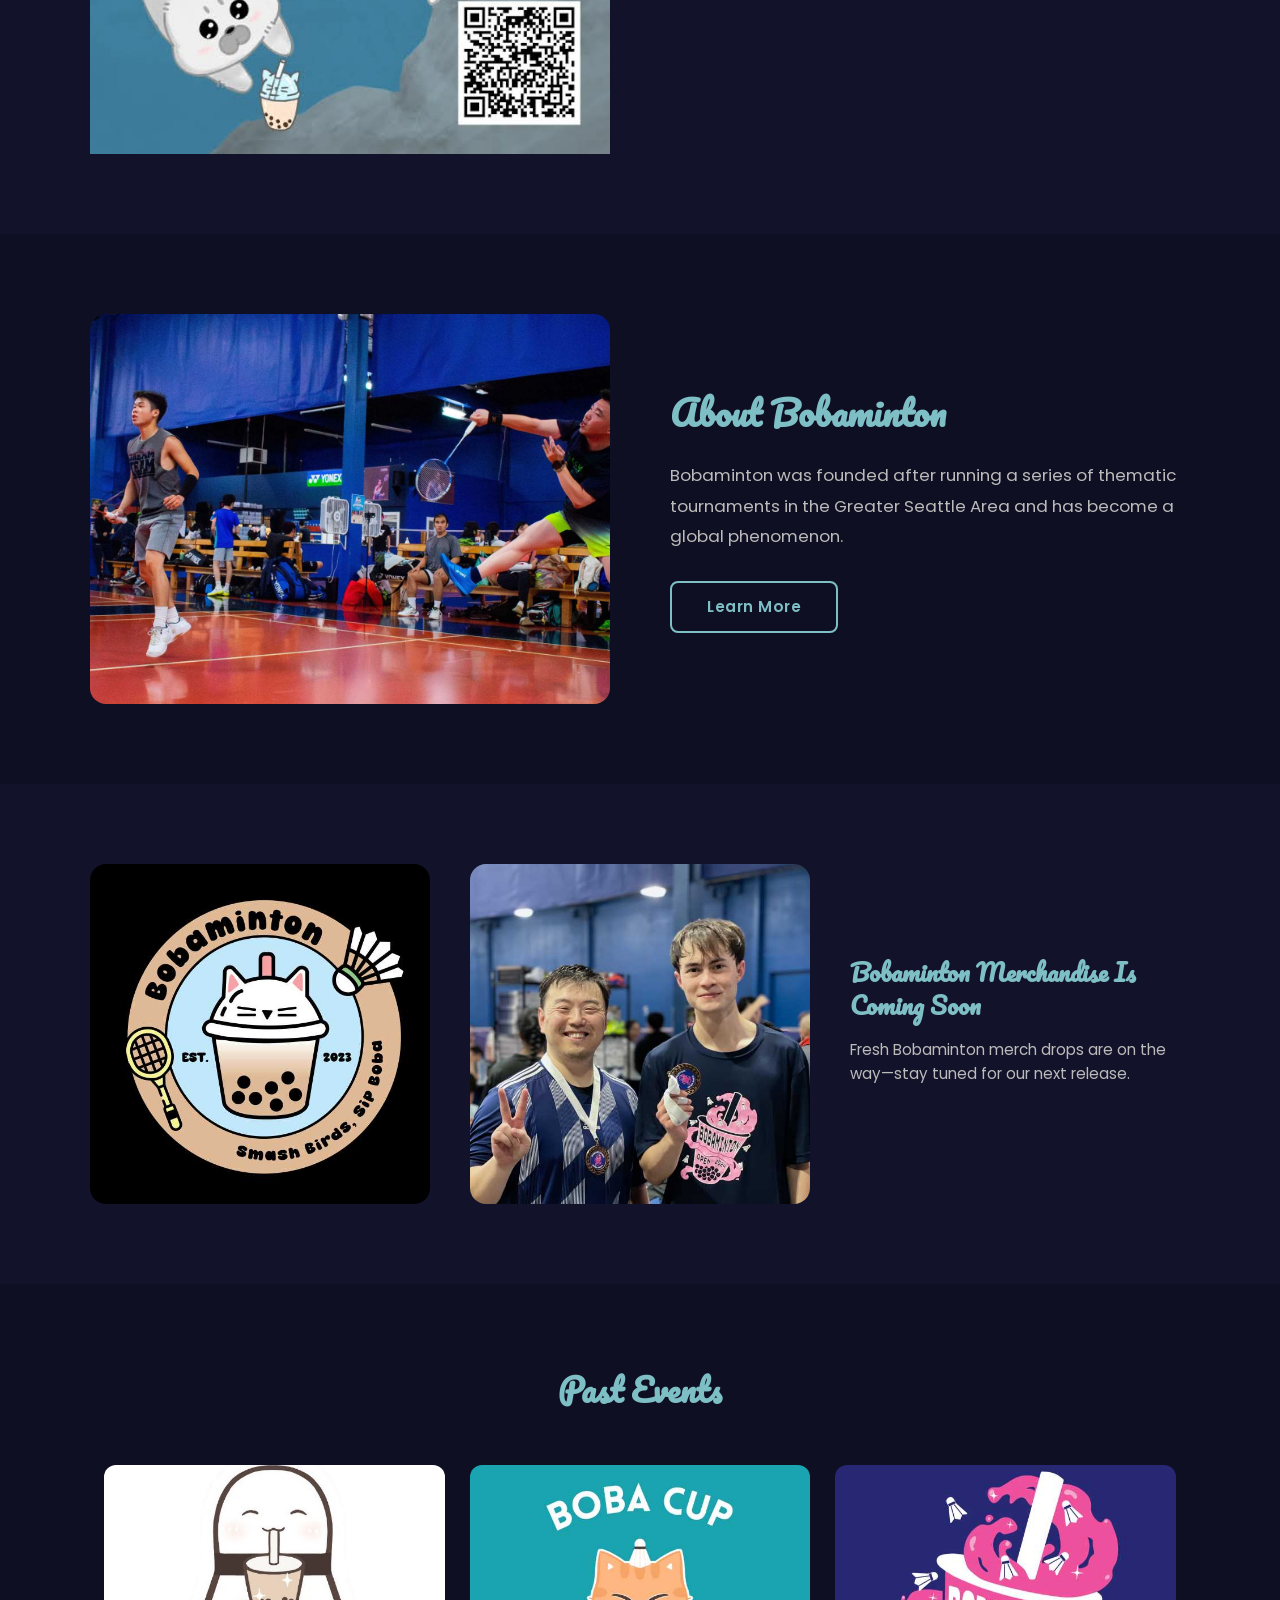
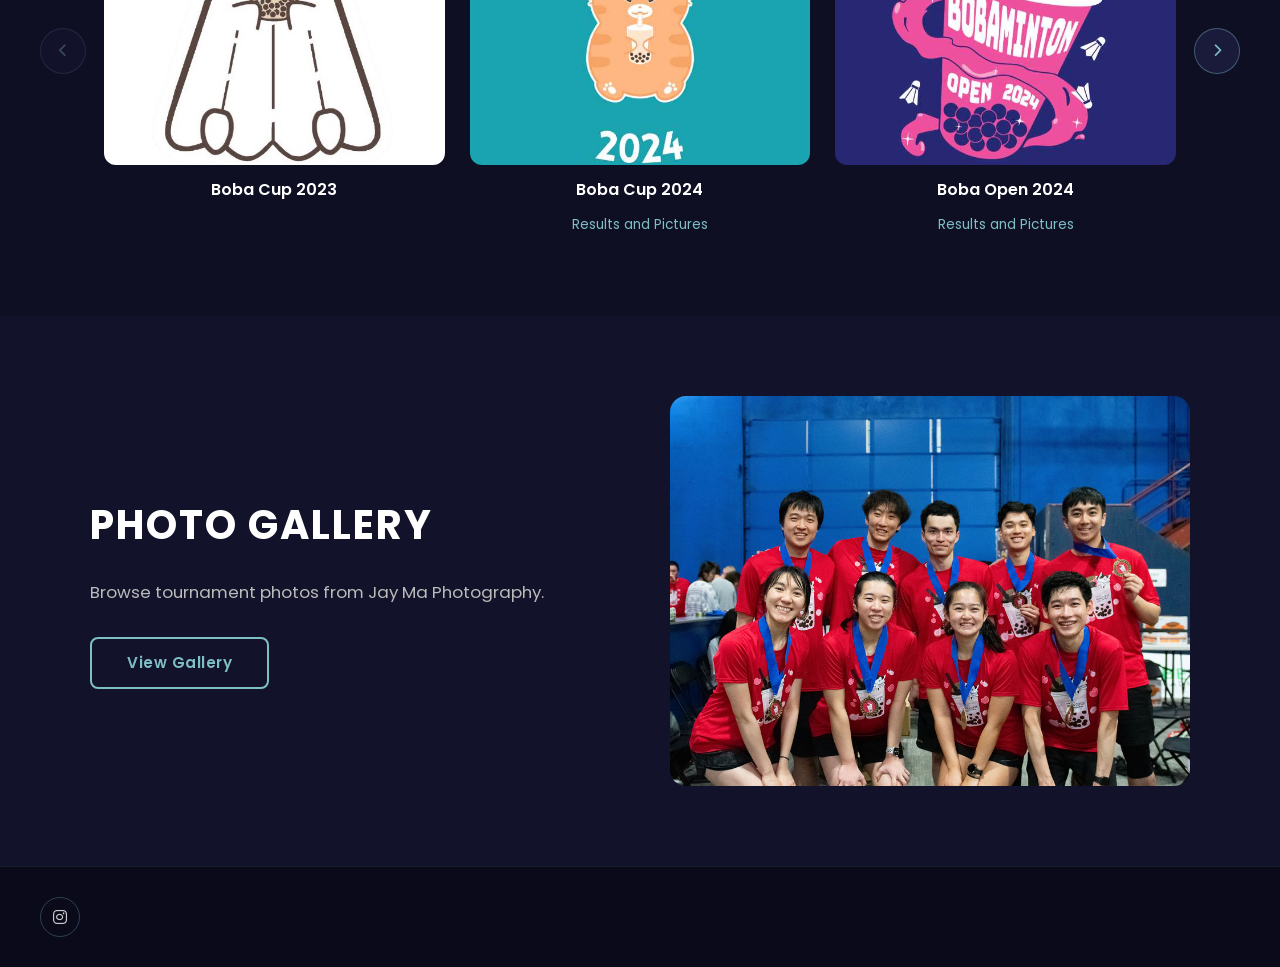
==== commit a57a556b: "Restyle Upcoming section to match split layout" ====
--- a/index.html
+++ b/index.html
@@ -21,11 +21,10 @@
       <nav class="main-nav">
         <ul class="nav-menu">
           <li><a href="#home" class="active">Home</a></li>
-          <li><a href="#events">Upcoming</a></li>
           <li><a href="#about">About</a></li>
+          <li><a href="#events">Events</a></li>
           <li><a href="#merch">Merch</a></li>
-          <li><a href="#past-events">Past Events</a></li>
-          <li><a href="#photos">Photos</a></li>
+          <li><a href="#contact">Contact</a></li>
         </ul>
         <div class="mobile-menu-toggle">
           <span></span>
@@ -55,7 +54,7 @@
       <div class="upcoming-feature-content">
         <h2 class="event-title">Boba Open 2026</h2>
         <p class="event-description">Boba Open Doubles Tournament will be happening on July 11-12, 2026 at Seattle Badminton Club in Kirkland.</p>
-        <a href="https://www.tournamentsoftware.com/tournament/5677E6DA-60E5-4D6E-B9A8-C78E3255831F" class="event-link">Register Now</a>
+        <a href="https://www.tournamentsoftware.com/tournament/5677E6DA-60E5-4D6E-B9A8-C78E3255831F" class="btn btn-outline">Register Now</a>
       </div>
     </div>
   </section>
@@ -91,7 +90,7 @@
   </section>
 
   <!-- Past Events Section -->
-  <section id="past-events" class="past-events-section">
+  <section class="past-events-section">
     <h3 class="section-subtitle">Past Events</h3>
     <div class="past-events-carousel" aria-label="Past events carousel">
       <button class="carousel-arrow carousel-arrow-left" aria-label="Previous past events">
@@ -146,7 +145,7 @@
   </section>
 
   <!-- Photo Gallery Section -->
-  <section id="photos" class="all-events-section">
+  <section class="all-events-section">
     <div class="all-events-grid">
       <div class="all-events-content">
         <h2>PHOTO GALLERY</h2>
--- a/style.css
+++ b/style.css
@@ -210,40 +210,26 @@
   margin: 0 auto;
   display: grid;
   grid-template-columns: 1fr 1fr;
-  gap: 40px;
-  align-items: center;
-  background: #1a1a3a;
-  border-radius: 16px;
-  overflow: hidden;
-  transition: transform 0.3s ease, box-shadow 0.3s ease;
-  border: 1px solid rgba(126, 190, 197, 0.1);
-}
-
-.upcoming-feature:hover {
-  transform: translateY(-5px);
-  box-shadow: 0 10px 40px rgba(126, 190, 197, 0.15);
+  gap: 60px;
+  align-items: center;
 }
 
 .event-image {
   width: 100%;
-  aspect-ratio: 4/3;
-  overflow: hidden;
-  background: #232350;
+  display: flex;
+  justify-content: center;
+  align-items: flex-start;
 }
 
 .event-image img {
   width: 100%;
-  height: 100%;
-  object-fit: cover;
-  transition: transform 0.4s ease;
-}
-
-.upcoming-feature:hover .event-image img {
-  transform: scale(1.05);
+  max-width: 520px;
+  height: auto;
+  object-fit: contain;
 }
 
 .upcoming-feature-content {
-  padding: 20px 25px 20px 0;
+  padding: 0;
 }
 
 .event-title {
@@ -259,20 +245,6 @@
   text-align: left;
   color: #aaaaaa;
   font-size: 0.95rem;
-}
-
-.event-link {
-  display: inline-block;
-  text-align: left;
-  padding: 0;
-  color: #7EBEC5;
-  font-weight: 600;
-  font-size: 0.95rem;
-  transition: color 0.3s ease;
-}
-
-.event-link:hover {
-  color: #a8dce2;
 }
 
 .event-link-text {
@@ -629,11 +601,11 @@
 
   .upcoming-feature {
     grid-template-columns: 1fr;
-    gap: 0;
+    gap: 30px;
   }
 
   .upcoming-feature-content {
-    padding: 20px 20px 24px;
+    padding: 0;
   }
 
   .about-grid {
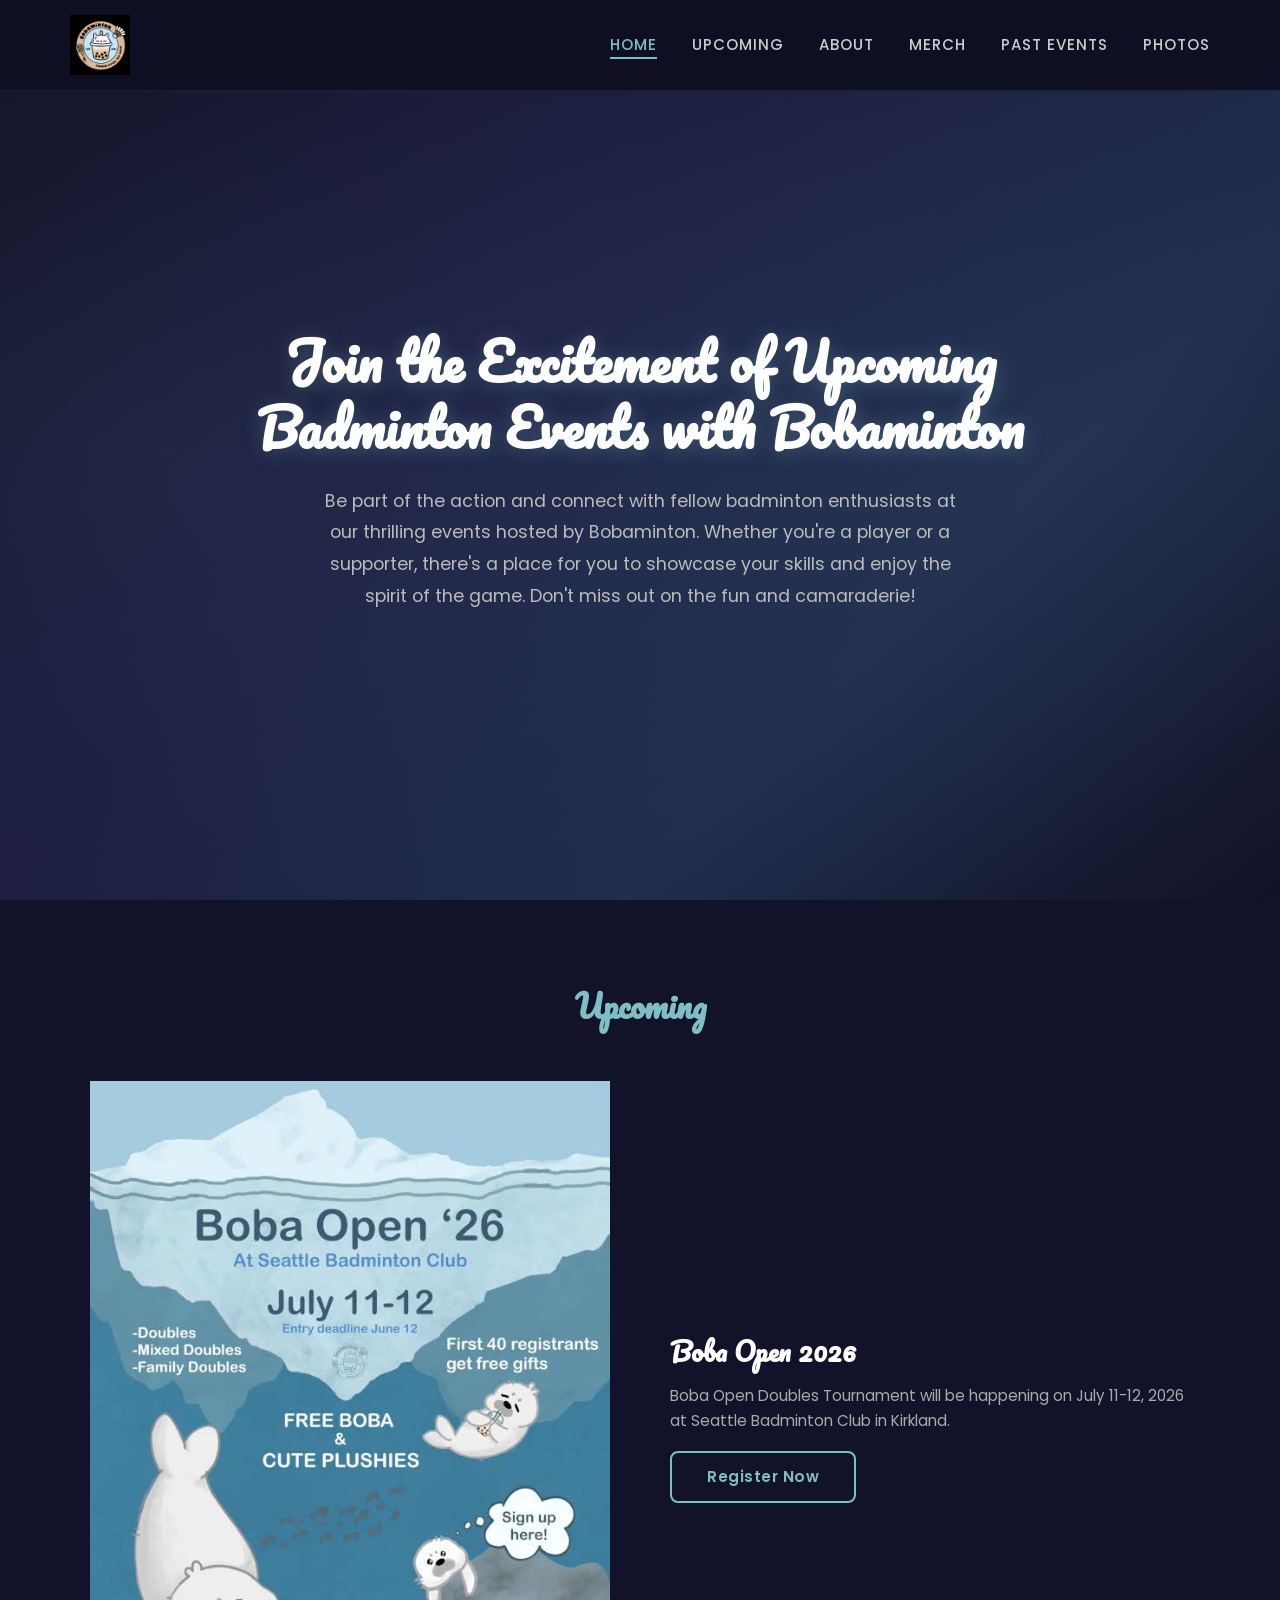
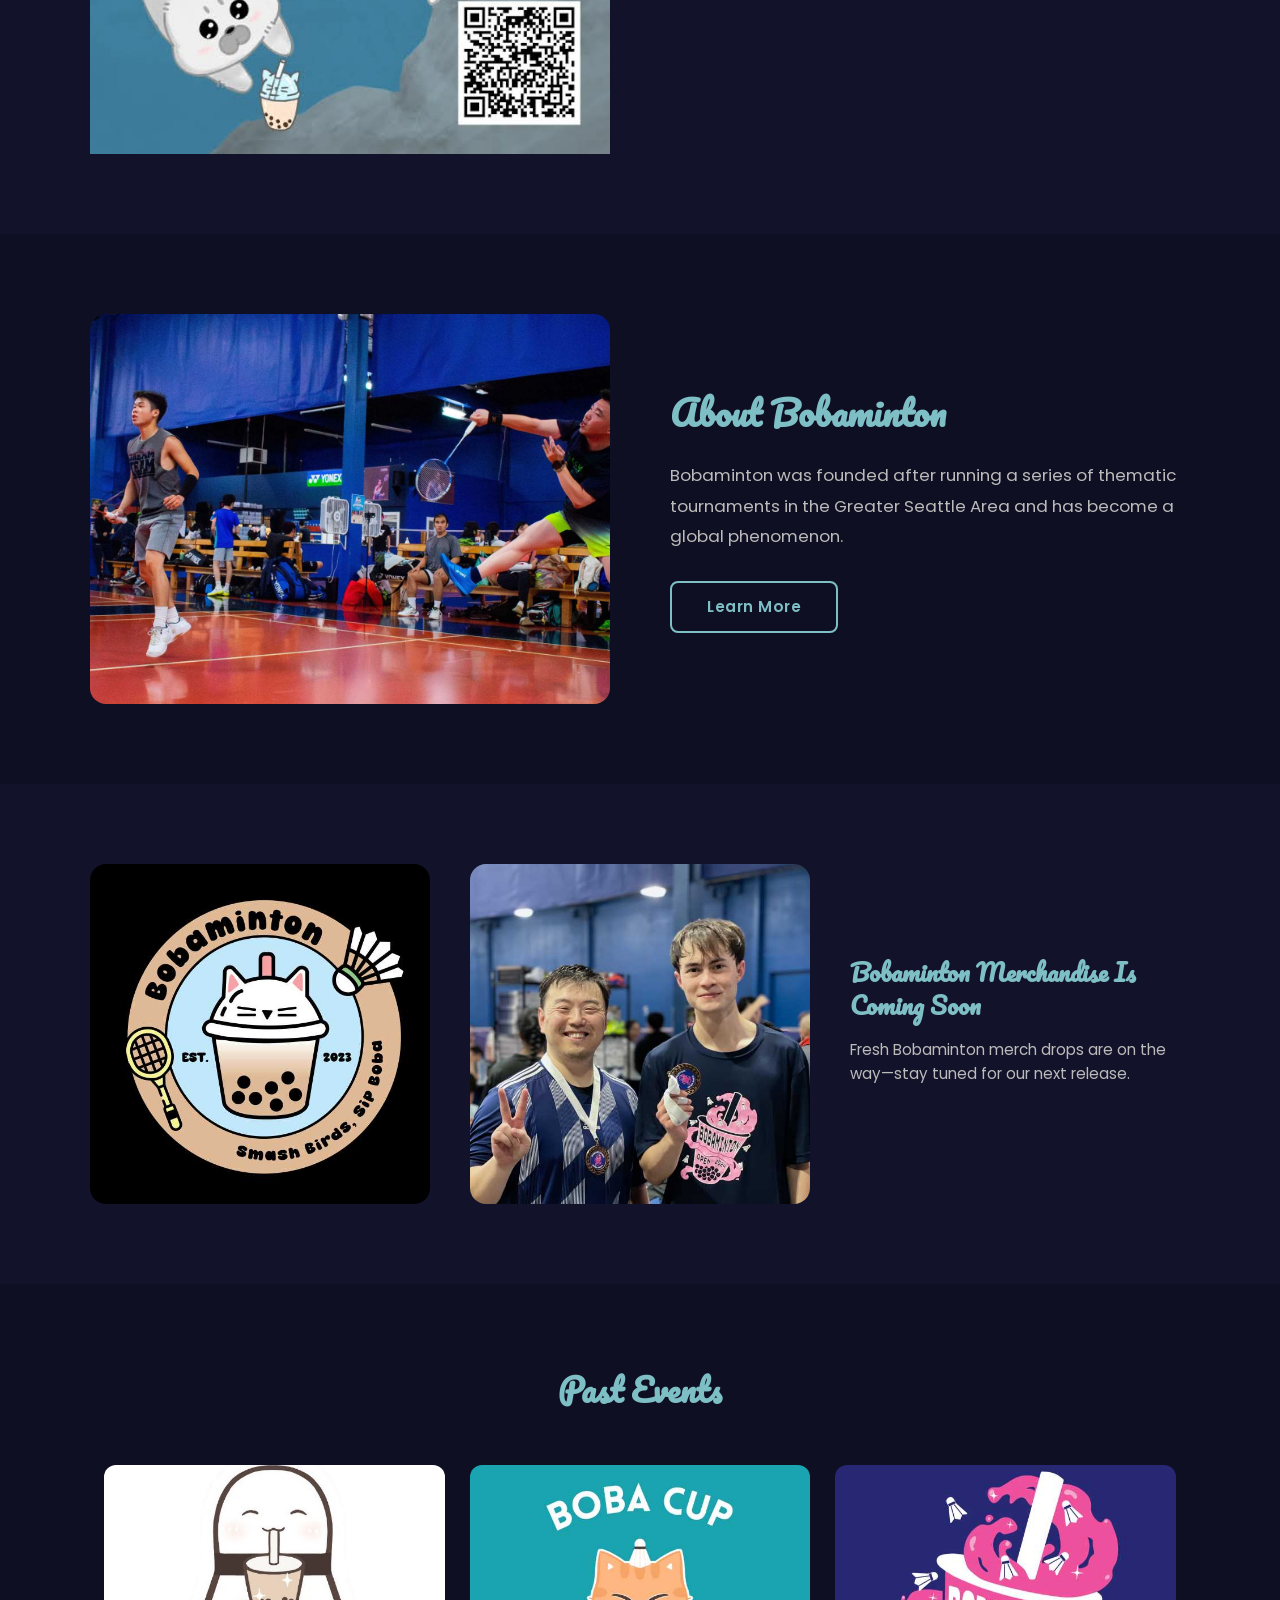
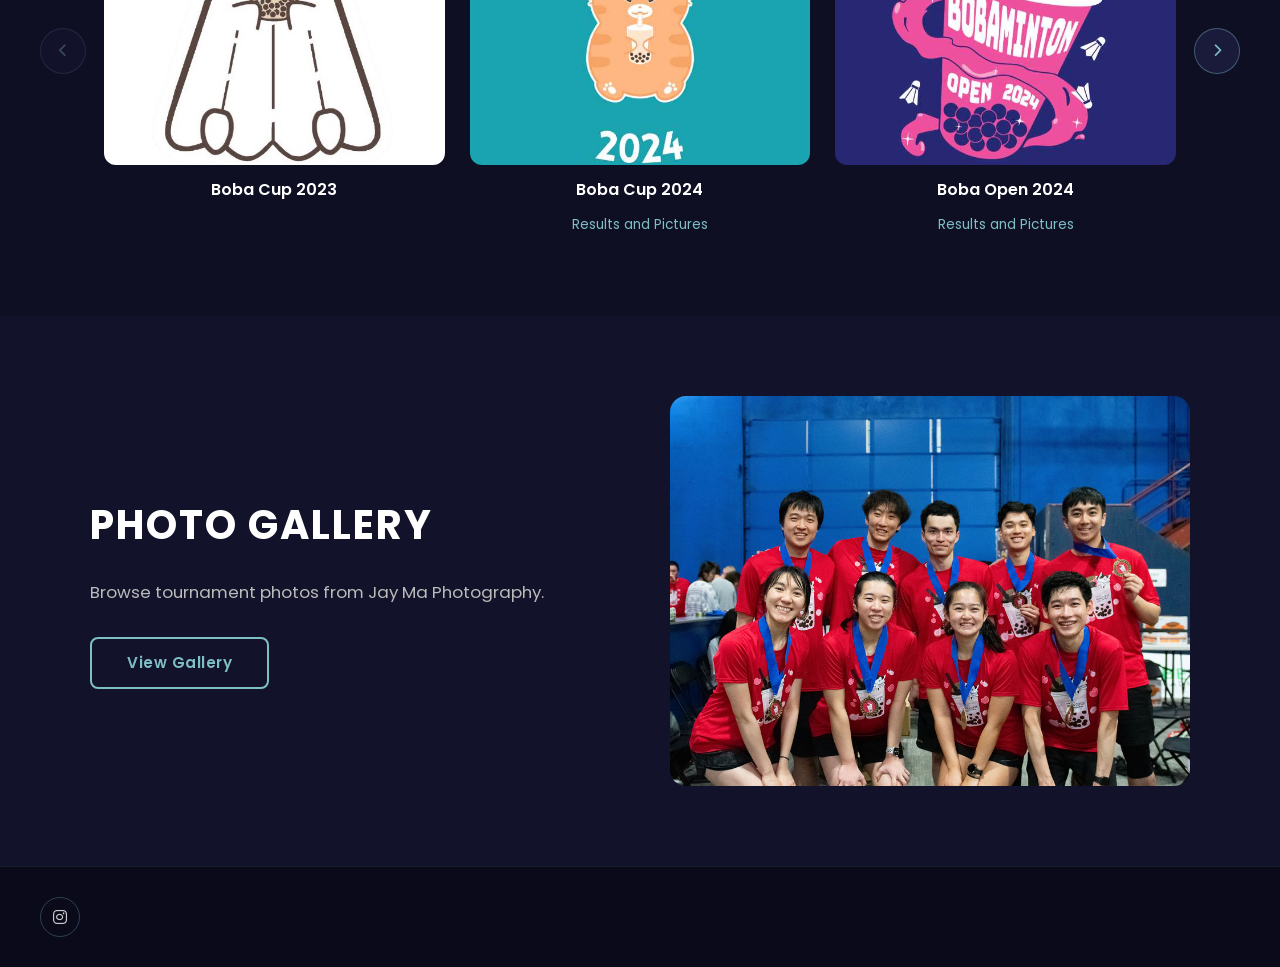
==== commit 7c2be736: "Merge branch 'main' into codex/update-upcoming-section-layout-for-images-5vwo8t" ====
--- a/index.html
+++ b/index.html
@@ -21,10 +21,11 @@
       <nav class="main-nav">
         <ul class="nav-menu">
           <li><a href="#home" class="active">Home</a></li>
+          <li><a href="#events">Upcoming</a></li>
           <li><a href="#about">About</a></li>
-          <li><a href="#events">Events</a></li>
           <li><a href="#merch">Merch</a></li>
-          <li><a href="#contact">Contact</a></li>
+          <li><a href="#past-events">Past Events</a></li>
+          <li><a href="#photos">Photos</a></li>
         </ul>
         <div class="mobile-menu-toggle">
           <span></span>
@@ -90,7 +91,7 @@
   </section>
 
   <!-- Past Events Section -->
-  <section class="past-events-section">
+  <section id="past-events" class="past-events-section">
     <h3 class="section-subtitle">Past Events</h3>
     <div class="past-events-carousel" aria-label="Past events carousel">
       <button class="carousel-arrow carousel-arrow-left" aria-label="Previous past events">
@@ -145,7 +146,7 @@
   </section>
 
   <!-- Photo Gallery Section -->
-  <section class="all-events-section">
+  <section id="photos" class="all-events-section">
     <div class="all-events-grid">
       <div class="all-events-content">
         <h2>PHOTO GALLERY</h2>
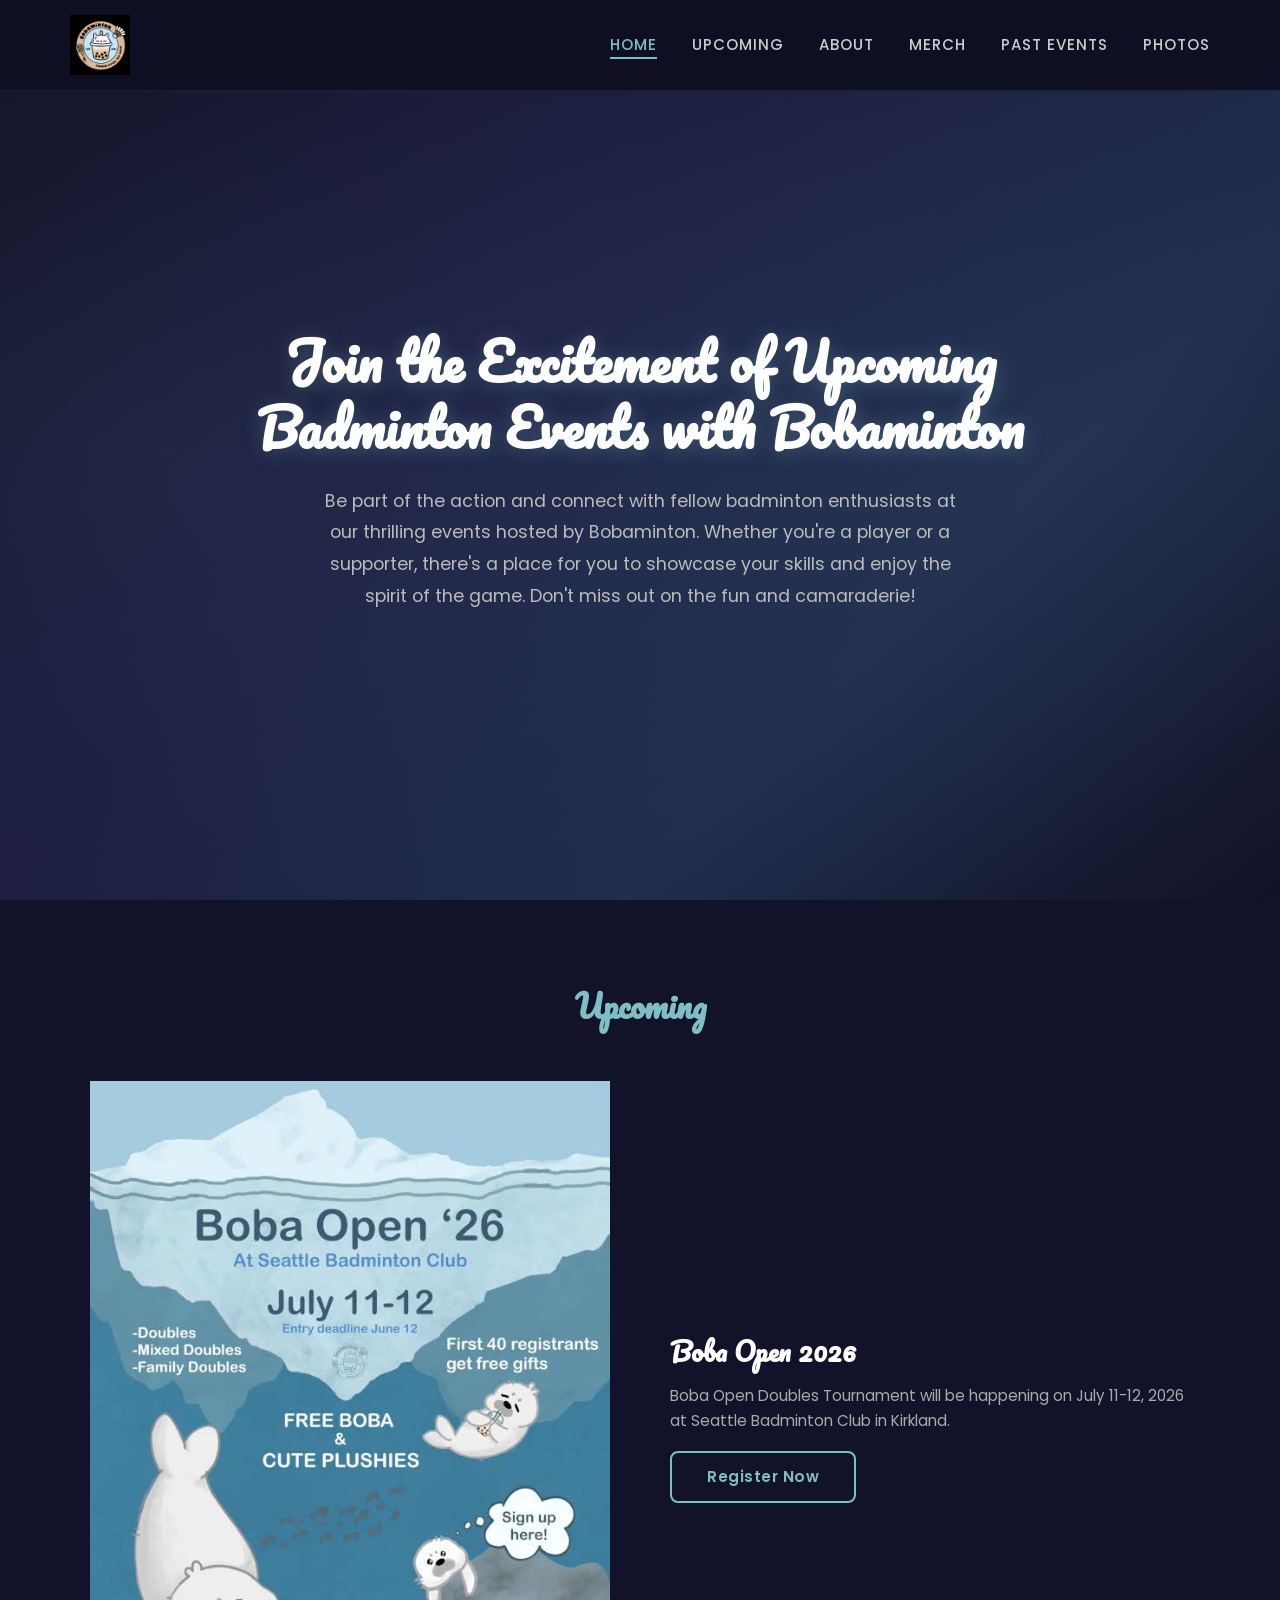
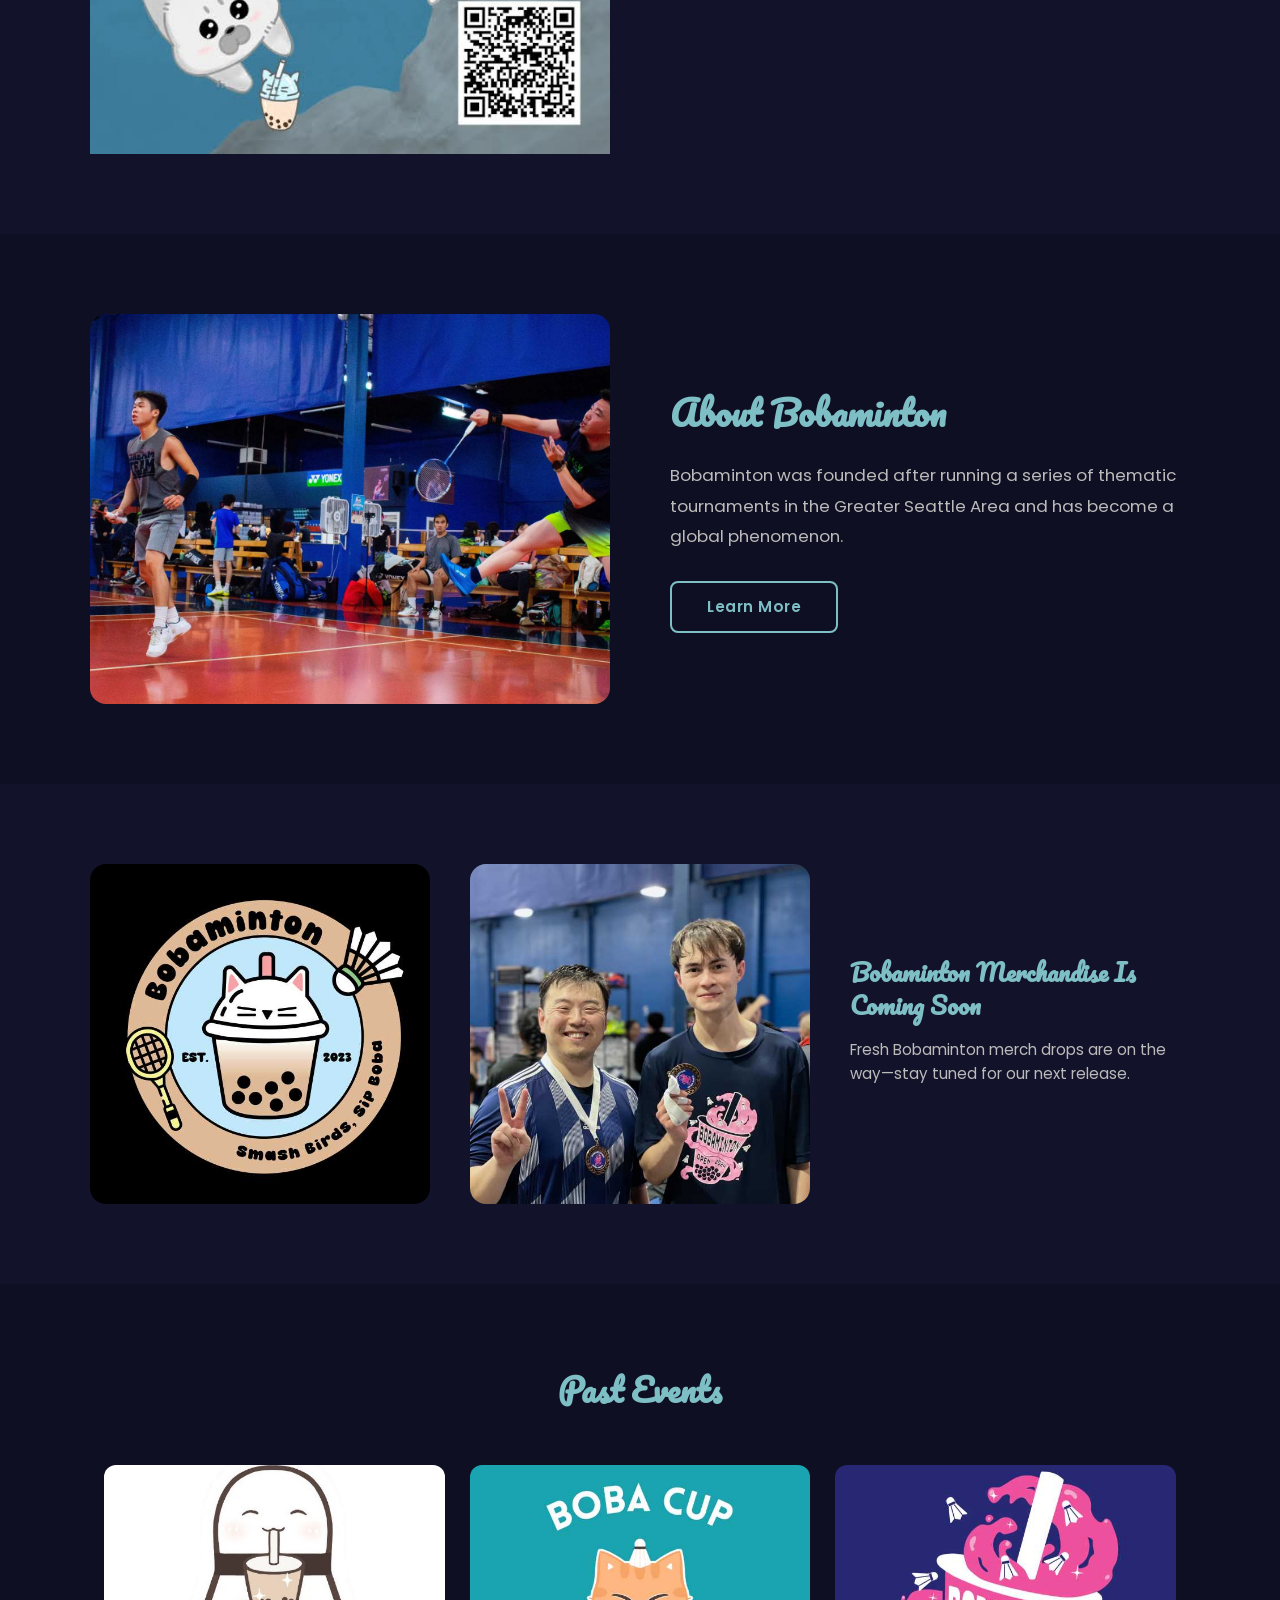
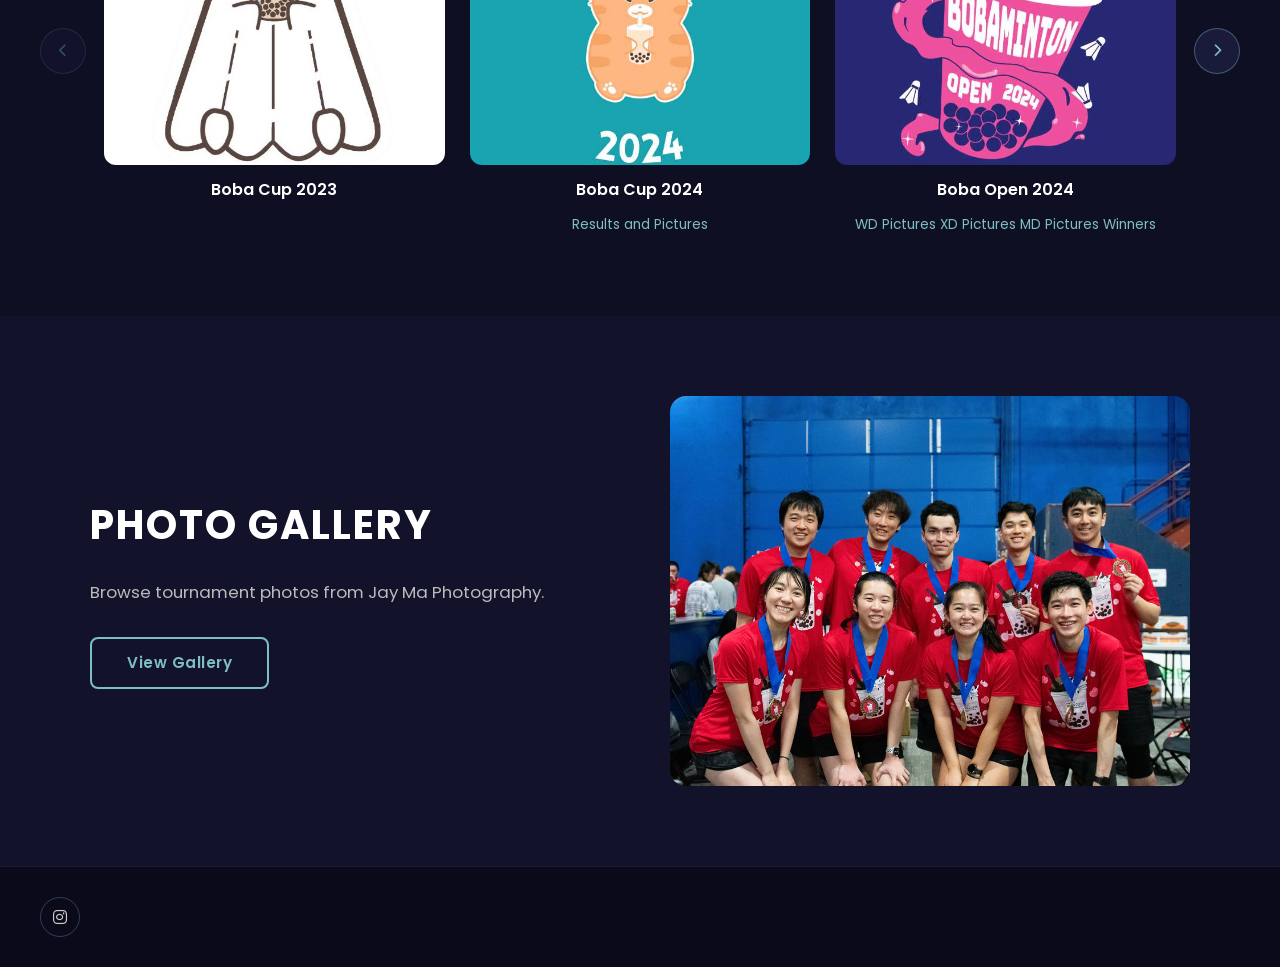
==== commit 48cc480c: "Add direct photo links for past tournaments" ====
--- a/index.html
+++ b/index.html
@@ -117,25 +117,33 @@
               <img src="images/boba%20open%2024%2050.jpg" alt="Boba Open 2024">
             </div>
             <h5>Boba Open 2024</h5>
-            <a href="#" class="past-event-link">Results and Pictures</a>
+            <a href="https://jaymaphotography.pixieset.com/bobamintonjune2024-wd/" class="past-event-link">WD Pictures</a>
+            <a href="https://jaymaphotography.pixieset.com/bobamintonjune2024-mxd/" class="past-event-link">XD Pictures</a>
+            <a href="https://jaymaphotography.pixieset.com/bobamintonjune2024/" class="past-event-link">MD Pictures</a>
+            <a href="https://jaymaphotography.pixieset.com/bobamintonjune2024-winnersmorephotoscoming/" class="past-event-link">Winners</a>
           </div>
           <div class="past-event-card">
             <div class="past-event-image">
               <img src="images/boba%20cup%2025%2050.jpg" alt="Boba Cup 2025">
             </div>
             <h5>Boba Cup 2025</h5>
+            <a href="https://jaymaphotography.pixieset.com/bobacup2025teams/" class="past-event-link">Teams</a>
+            <a href="https://jaymaphotography.pixieset.com/bobacup2025/" class="past-event-link">Game Pictures</a>
           </div>
           <div class="past-event-card">
             <div class="past-event-image">
               <img src="images/boba%20open%2025-50.jpg" alt="Boba Open 2025">
             </div>
             <h5>Boba Open 2025</h5>
+            <a href="https://jaymaphotography.pixieset.com/bobaopen2025/" class="past-event-link">Game Pictures</a>
+            <a href="https://jaymaphotography.pixieset.com/bobaopen2025winners/" class="past-event-link">Winners</a>
           </div>
           <div class="past-event-card">
             <div class="past-event-image">
               <img src="images/BobaCup2026Logo_300.jpg" alt="Boba Cup 2026">
             </div>
             <h5>Boba Cup 2026</h5>
+            <a href="https://jaymaphotography.pixieset.com/bobacup2026/" class="past-event-link">Game Pictures</a>
           </div>
         </div>
       </div>
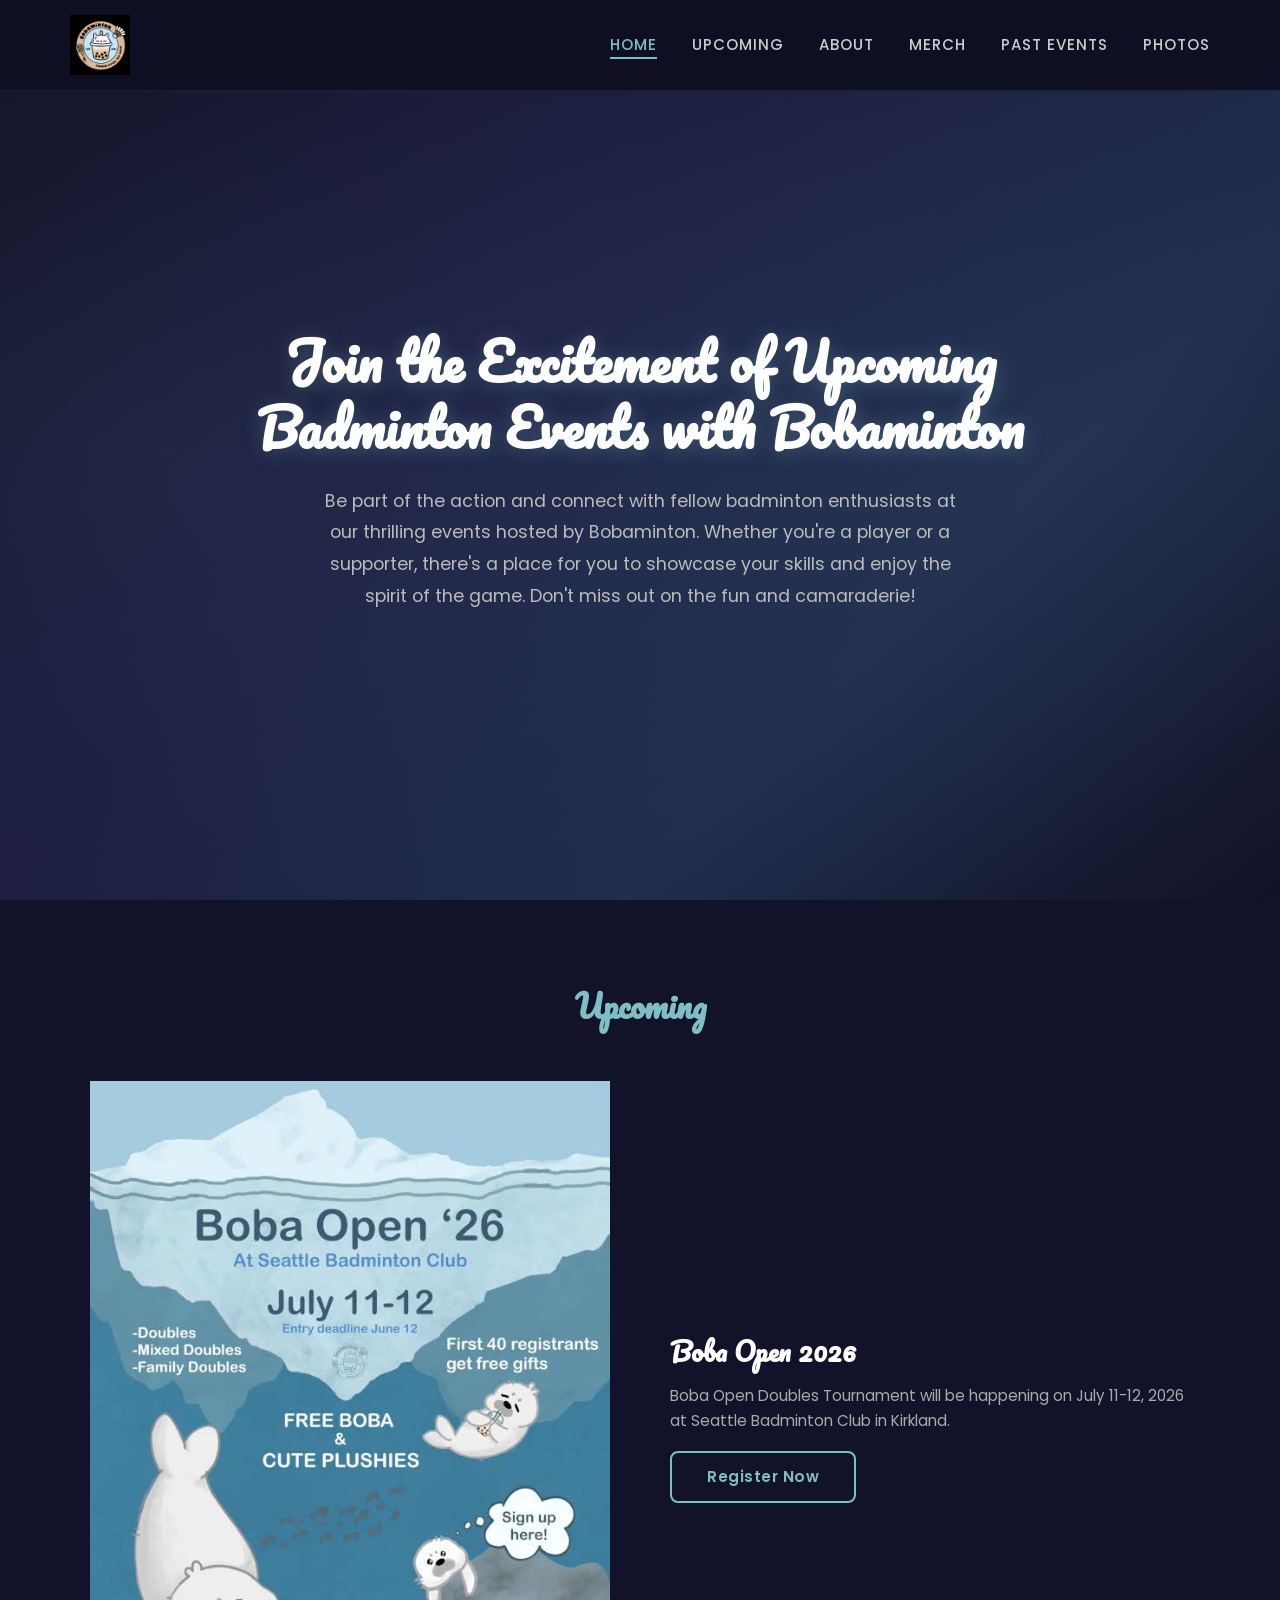
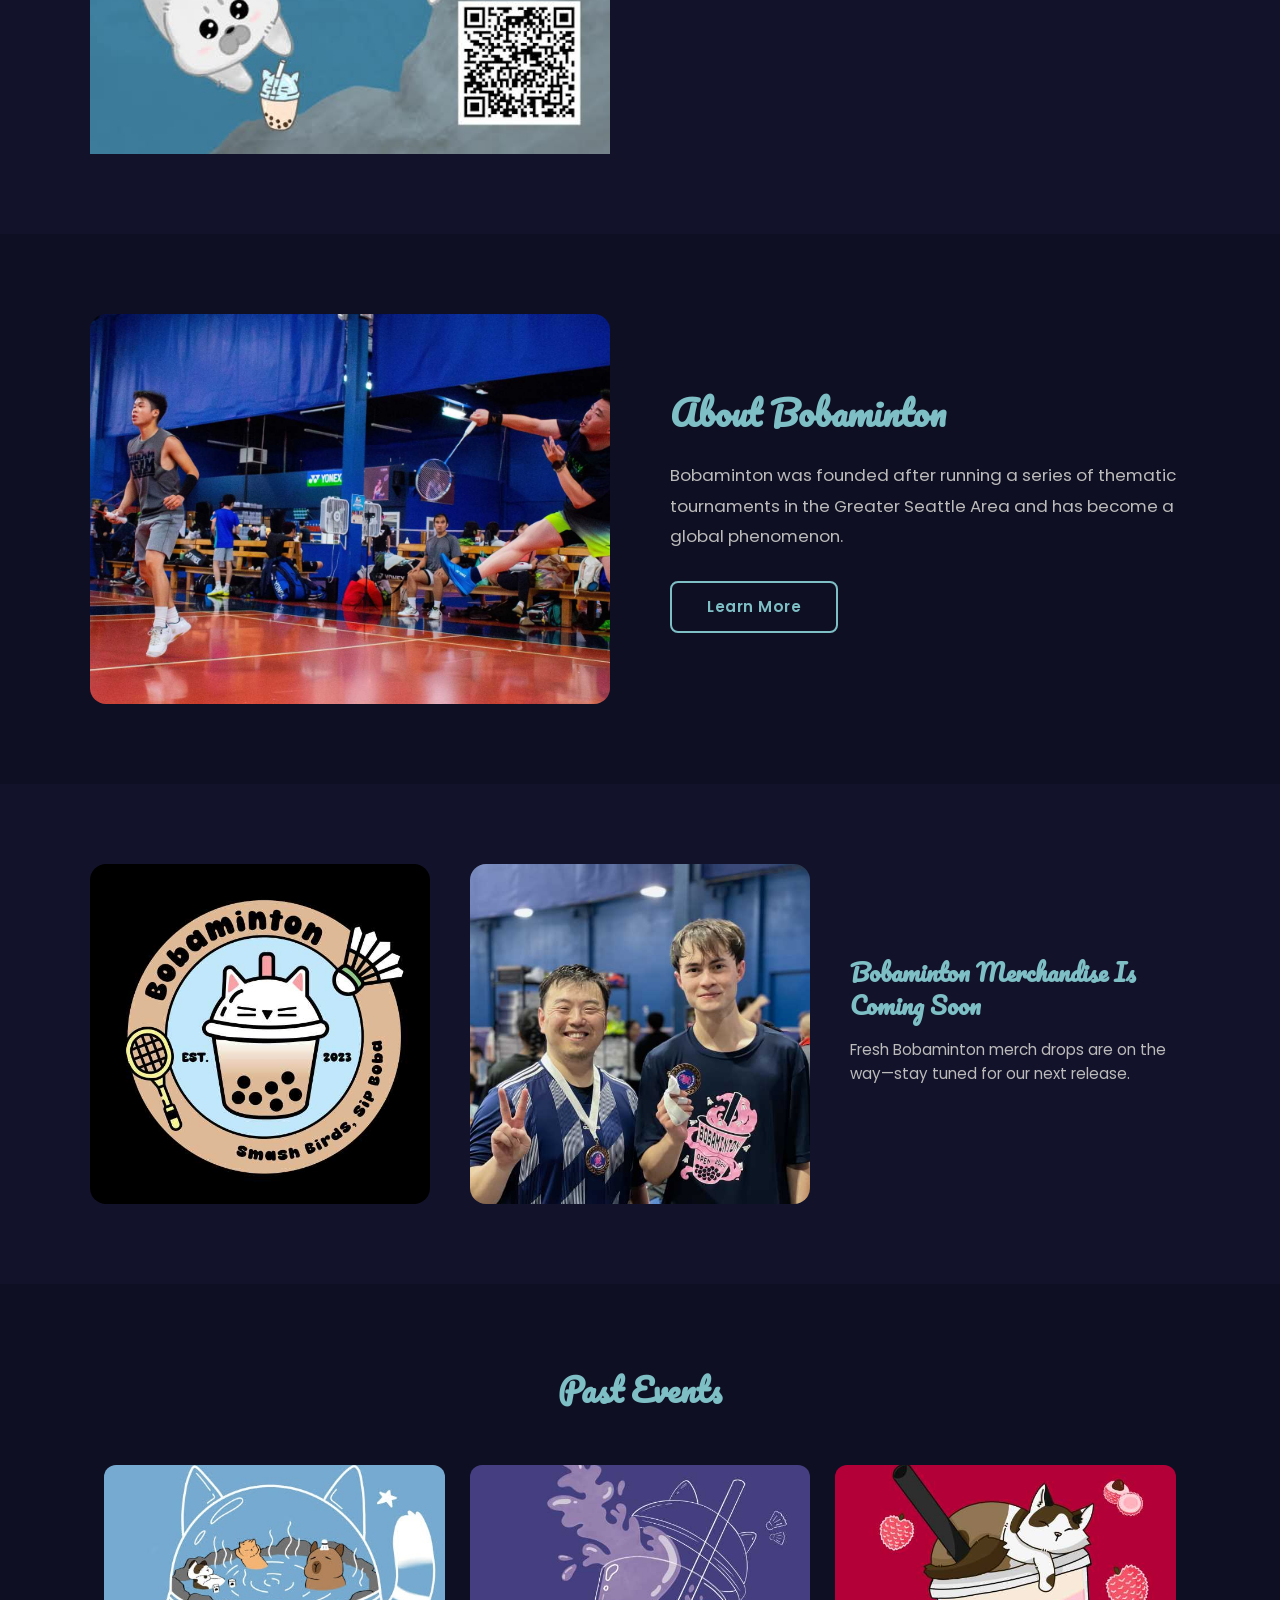
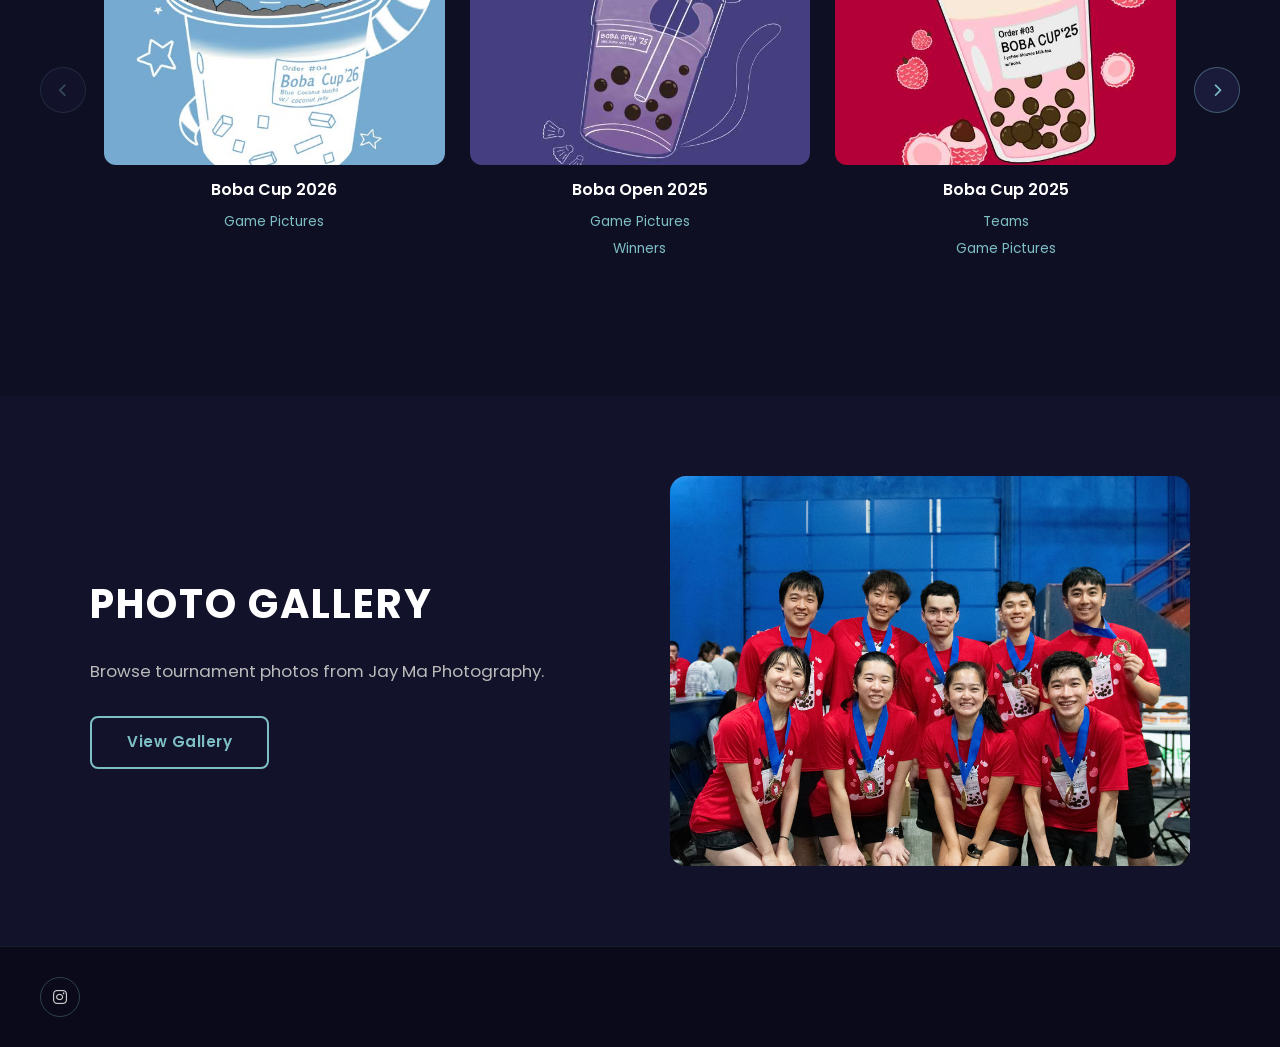
==== commit bcccebca: "Reverse past events order" ====
--- a/index.html
+++ b/index.html
@@ -101,16 +101,26 @@
         <div class="past-events-track">
           <div class="past-event-card">
             <div class="past-event-image">
-              <img src="images/boba%20cup%2023.JPG" alt="Boba Cup 2023">
+              <img src="images/BobaCup2026Logo_300.jpg" alt="Boba Cup 2026">
             </div>
-            <h5>Boba Cup 2023</h5>
+            <h5>Boba Cup 2026</h5>
+            <a href="https://jaymaphotography.pixieset.com/bobacup2026/" class="past-event-link">Game Pictures</a>
           </div>
           <div class="past-event-card">
             <div class="past-event-image">
-              <img src="images/boba%20cup%2024%2050.jpg" alt="Boba Cup 2024">
+              <img src="images/boba%20open%2025-50.jpg" alt="Boba Open 2025">
             </div>
-            <h5>Boba Cup 2024</h5>
-            <a href="#" class="past-event-link">Results and Pictures</a>
+            <h5>Boba Open 2025</h5>
+            <a href="https://jaymaphotography.pixieset.com/bobaopen2025/" class="past-event-link">Game Pictures</a>
+            <a href="https://jaymaphotography.pixieset.com/bobaopen2025winners/" class="past-event-link">Winners</a>
+          </div>
+          <div class="past-event-card">
+            <div class="past-event-image">
+              <img src="images/boba%20cup%2025%2050.jpg" alt="Boba Cup 2025">
+            </div>
+            <h5>Boba Cup 2025</h5>
+            <a href="https://jaymaphotography.pixieset.com/bobacup2025teams/" class="past-event-link">Teams</a>
+            <a href="https://jaymaphotography.pixieset.com/bobacup2025/" class="past-event-link">Game Pictures</a>
           </div>
           <div class="past-event-card">
             <div class="past-event-image">
@@ -124,26 +134,16 @@
           </div>
           <div class="past-event-card">
             <div class="past-event-image">
-              <img src="images/boba%20cup%2025%2050.jpg" alt="Boba Cup 2025">
+              <img src="images/boba%20cup%2024%2050.jpg" alt="Boba Cup 2024">
             </div>
-            <h5>Boba Cup 2025</h5>
-            <a href="https://jaymaphotography.pixieset.com/bobacup2025teams/" class="past-event-link">Teams</a>
-            <a href="https://jaymaphotography.pixieset.com/bobacup2025/" class="past-event-link">Game Pictures</a>
+            <h5>Boba Cup 2024</h5>
+            <a href="#" class="past-event-link">Results and Pictures</a>
           </div>
           <div class="past-event-card">
             <div class="past-event-image">
-              <img src="images/boba%20open%2025-50.jpg" alt="Boba Open 2025">
+              <img src="images/boba%20cup%2023.JPG" alt="Boba Cup 2023">
             </div>
-            <h5>Boba Open 2025</h5>
-            <a href="https://jaymaphotography.pixieset.com/bobaopen2025/" class="past-event-link">Game Pictures</a>
-            <a href="https://jaymaphotography.pixieset.com/bobaopen2025winners/" class="past-event-link">Winners</a>
-          </div>
-          <div class="past-event-card">
-            <div class="past-event-image">
-              <img src="images/BobaCup2026Logo_300.jpg" alt="Boba Cup 2026">
-            </div>
-            <h5>Boba Cup 2026</h5>
-            <a href="https://jaymaphotography.pixieset.com/bobacup2026/" class="past-event-link">Game Pictures</a>
+            <h5>Boba Cup 2023</h5>
           </div>
         </div>
       </div>
--- a/style.css
+++ b/style.css
@@ -429,9 +429,14 @@
 }
 
 .past-event-link {
+  display: block;
   font-size: 0.85rem;
   color: #7EBEC5;
   transition: color 0.3s ease;
+}
+
+.past-event-link + .past-event-link {
+  margin-top: 6px;
 }
 
 .past-event-link:hover {
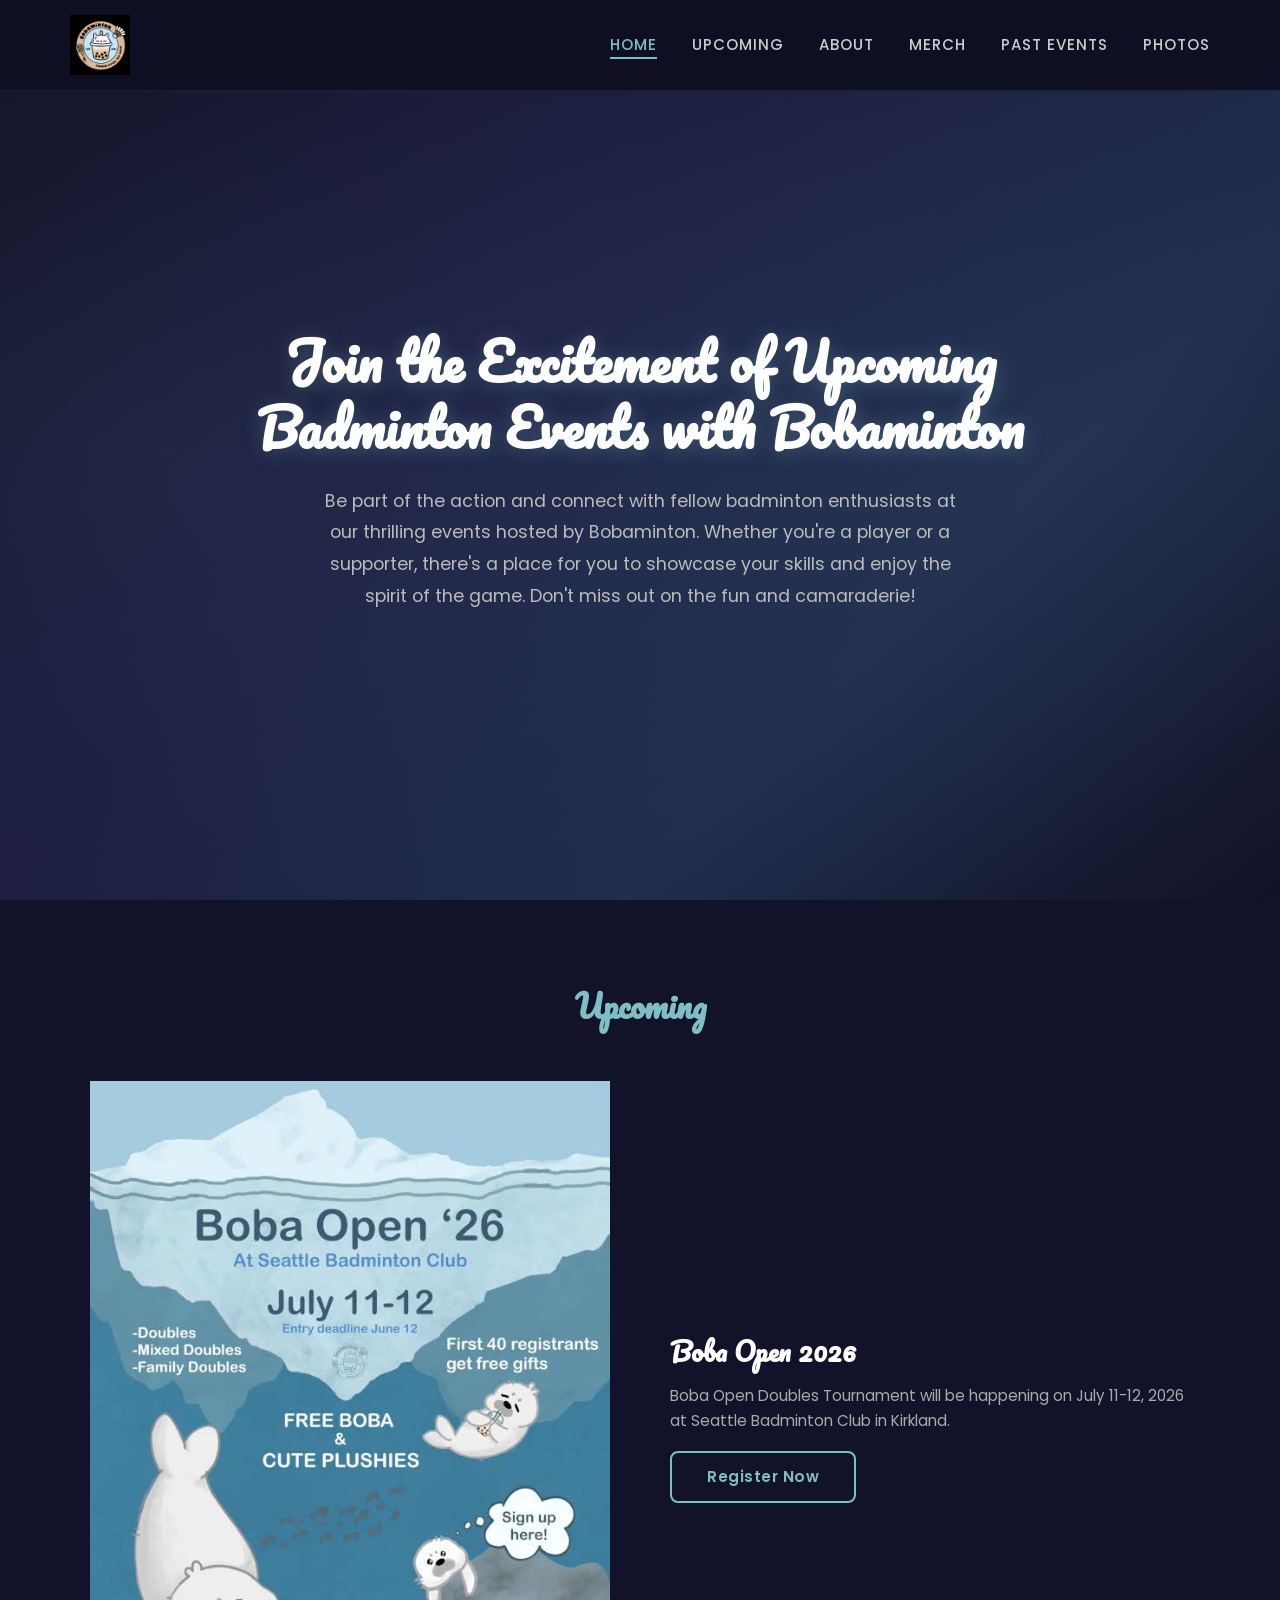
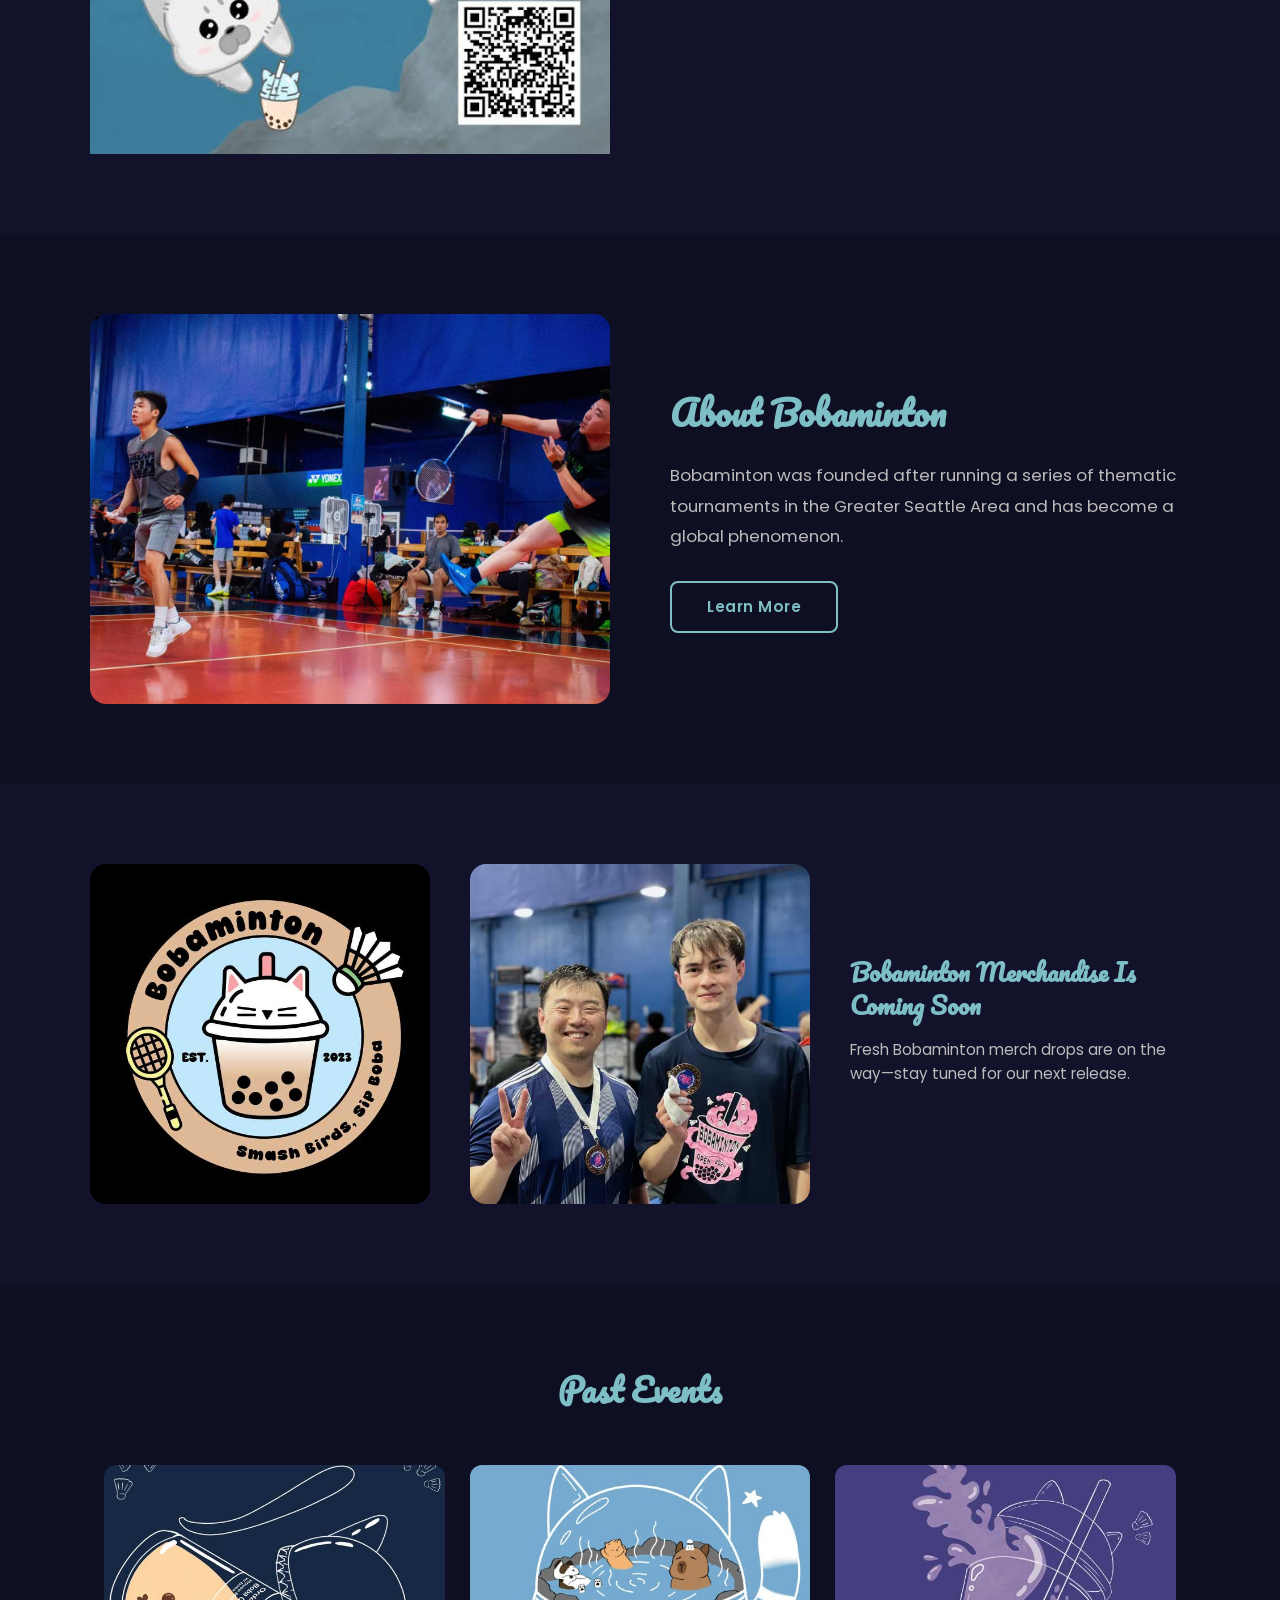
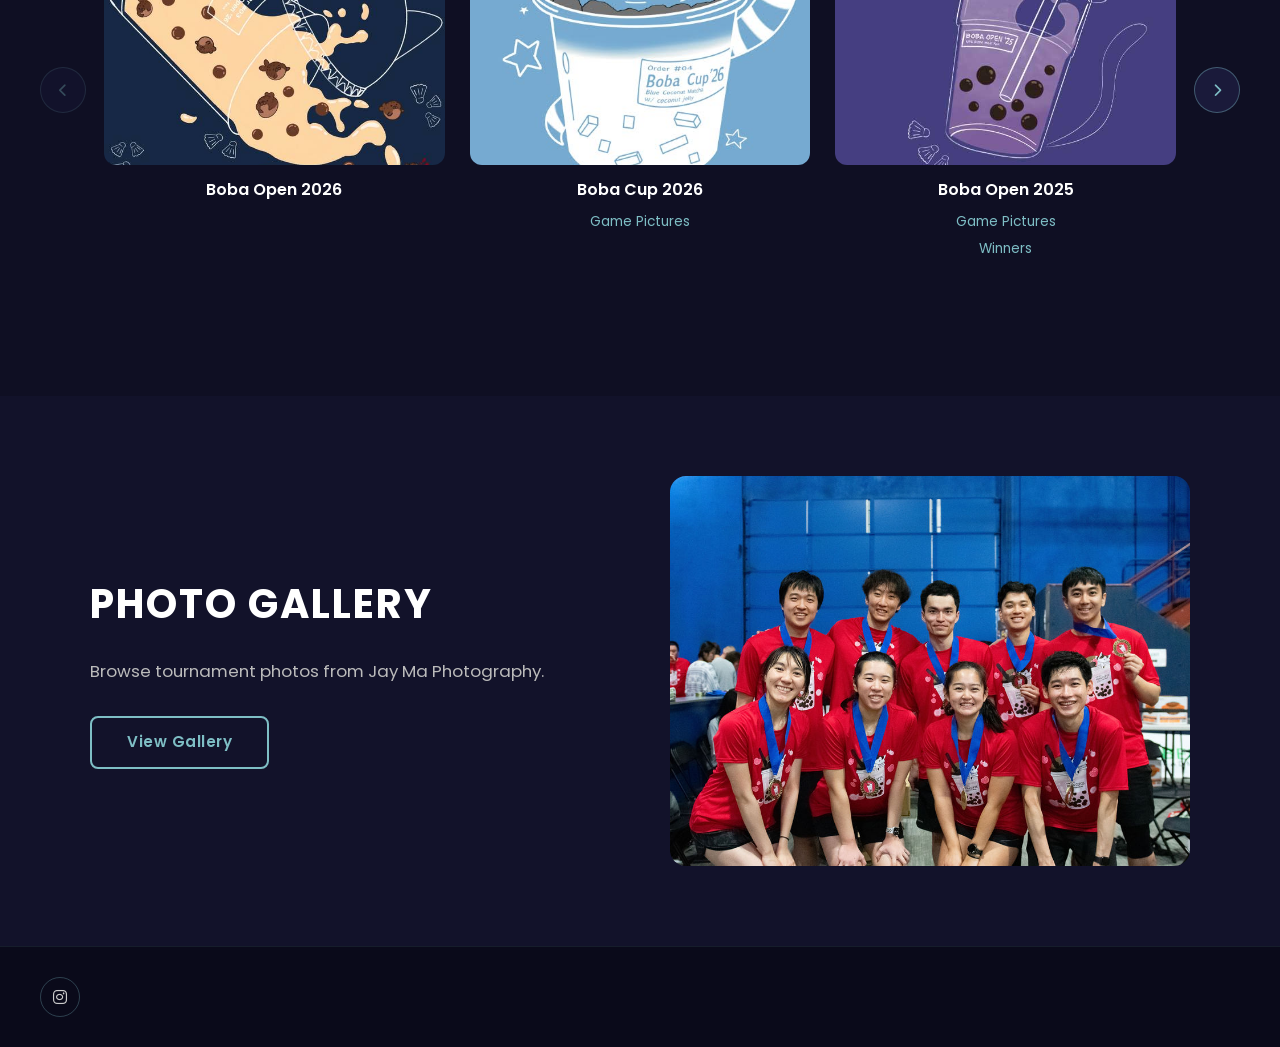
==== commit b9d4f156: "feat(events): add Boba Open 2026 to past events" ====
--- a/index.html
+++ b/index.html
@@ -101,6 +101,12 @@
         <div class="past-events-track">
           <div class="past-event-card">
             <div class="past-event-image">
+              <img src="images/boba%20open%2026%2050.jpg" alt="Boba Open 2026">
+            </div>
+            <h5>Boba Open 2026</h5>
+          </div>
+          <div class="past-event-card">
+            <div class="past-event-image">
               <img src="images/BobaCup2026Logo_300.jpg" alt="Boba Cup 2026">
             </div>
             <h5>Boba Cup 2026</h5>
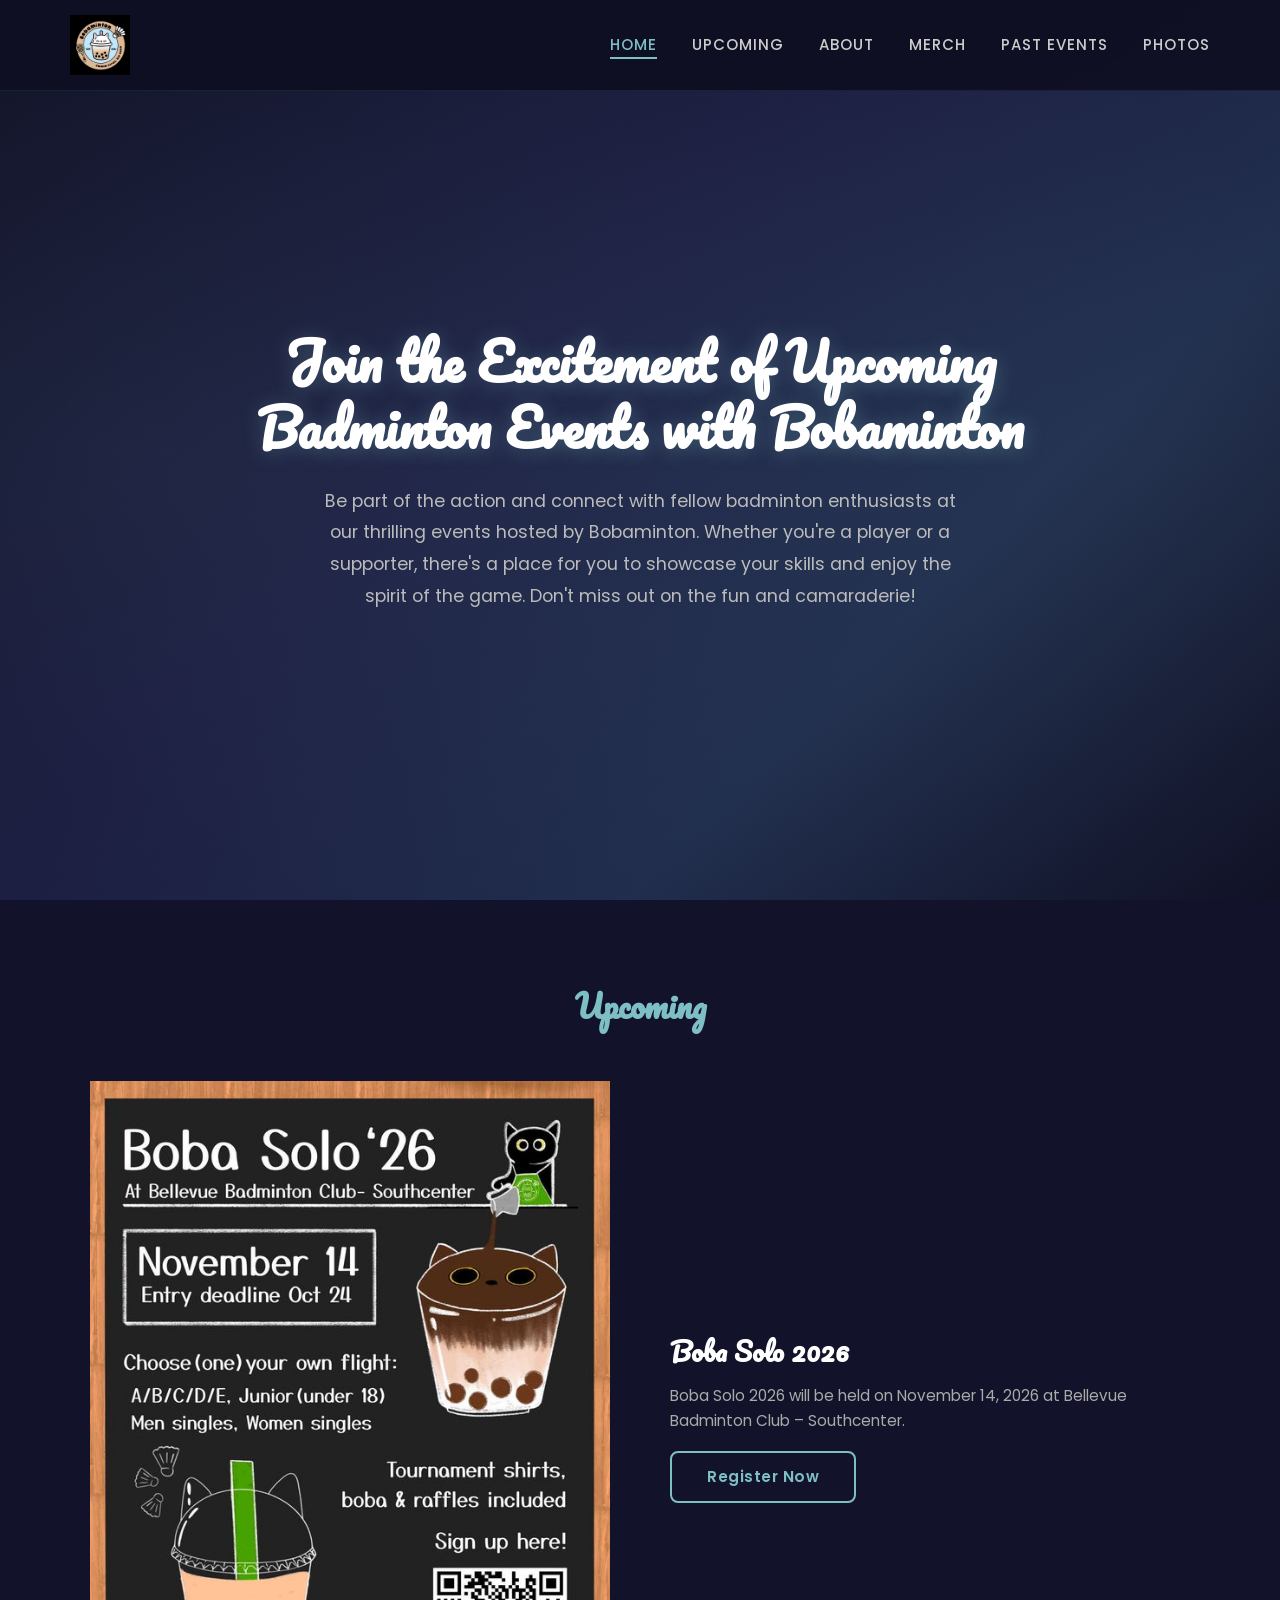
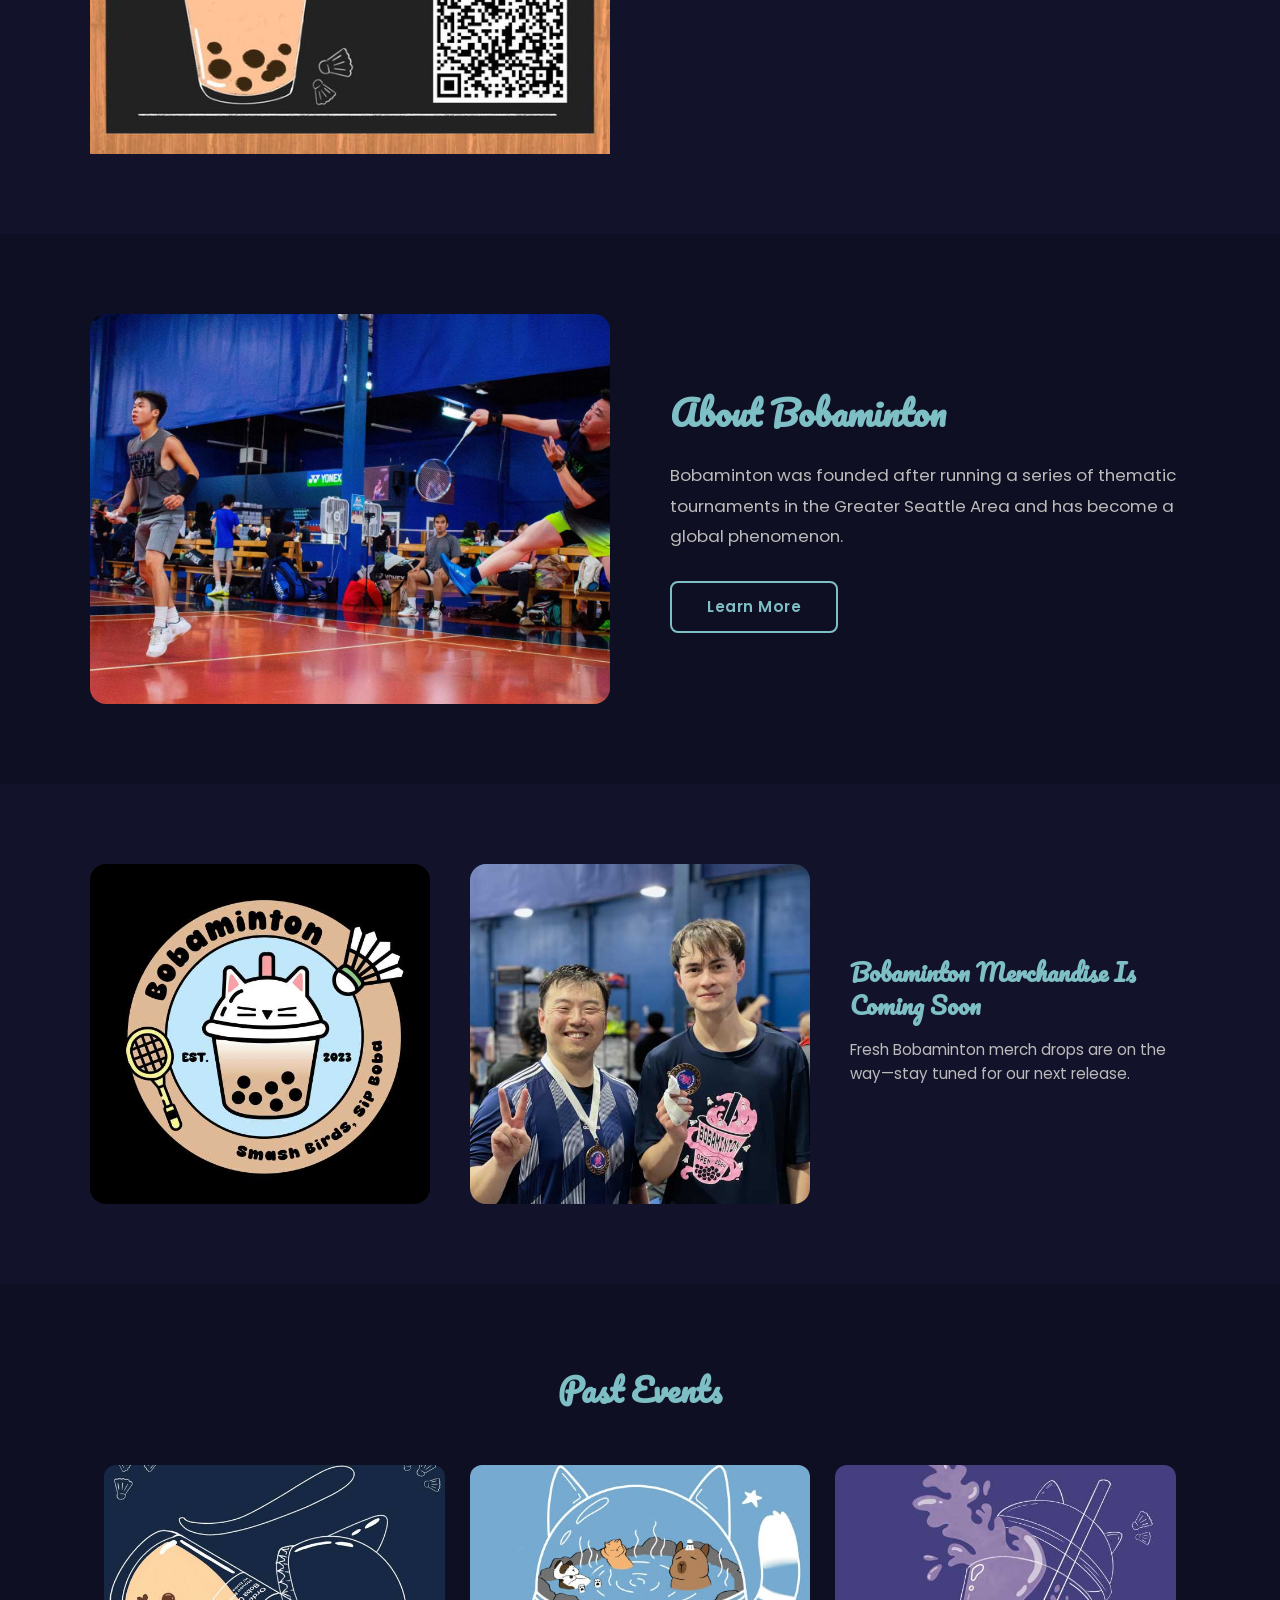
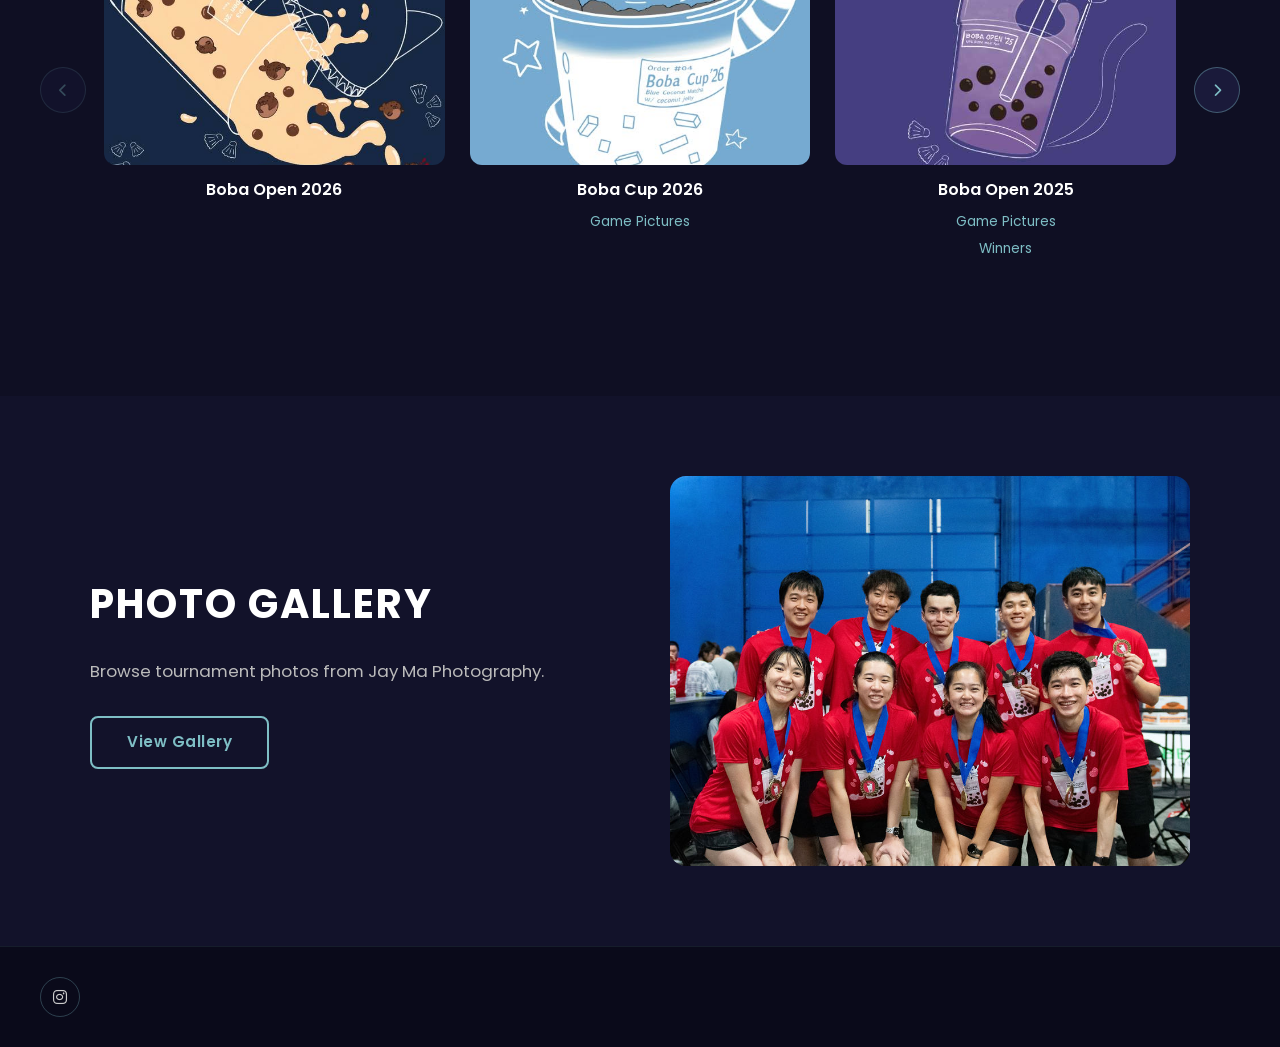
==== commit 652917ac: "feat(events): feature Boba Solo 2026" ====
--- a/index.html
+++ b/index.html
@@ -50,12 +50,12 @@
     <h3 class="section-subtitle">Upcoming</h3>
     <div class="upcoming-feature">
       <div class="event-image">
-        <img src="images/BobaOpen2026_Flyer_Scaled_600w.jpg" alt="Boba Open 2026 Flyer">
+        <img src="images/BobaSolo2026_Flyer_Scaled_600w.jpg" alt="Boba Solo 2026 Flyer">
       </div>
       <div class="upcoming-feature-content">
-        <h2 class="event-title">Boba Open 2026</h2>
-        <p class="event-description">Boba Open Doubles Tournament will be happening on July 11-12, 2026 at Seattle Badminton Club in Kirkland.</p>
-        <a href="https://www.tournamentsoftware.com/tournament/5677E6DA-60E5-4D6E-B9A8-C78E3255831F" class="btn btn-outline">Register Now</a>
+        <h2 class="event-title">Boba Solo 2026</h2>
+        <p class="event-description">Boba Solo 2026 will be held on November 14, 2026 at Bellevue Badminton Club – Southcenter.</p>
+        <a href="https://www.tournamentsoftware.com/tournament/FC738607-2326-4D72-B704-C9B47BA2B7B4" class="btn btn-outline">Register Now</a>
       </div>
     </div>
   </section>
